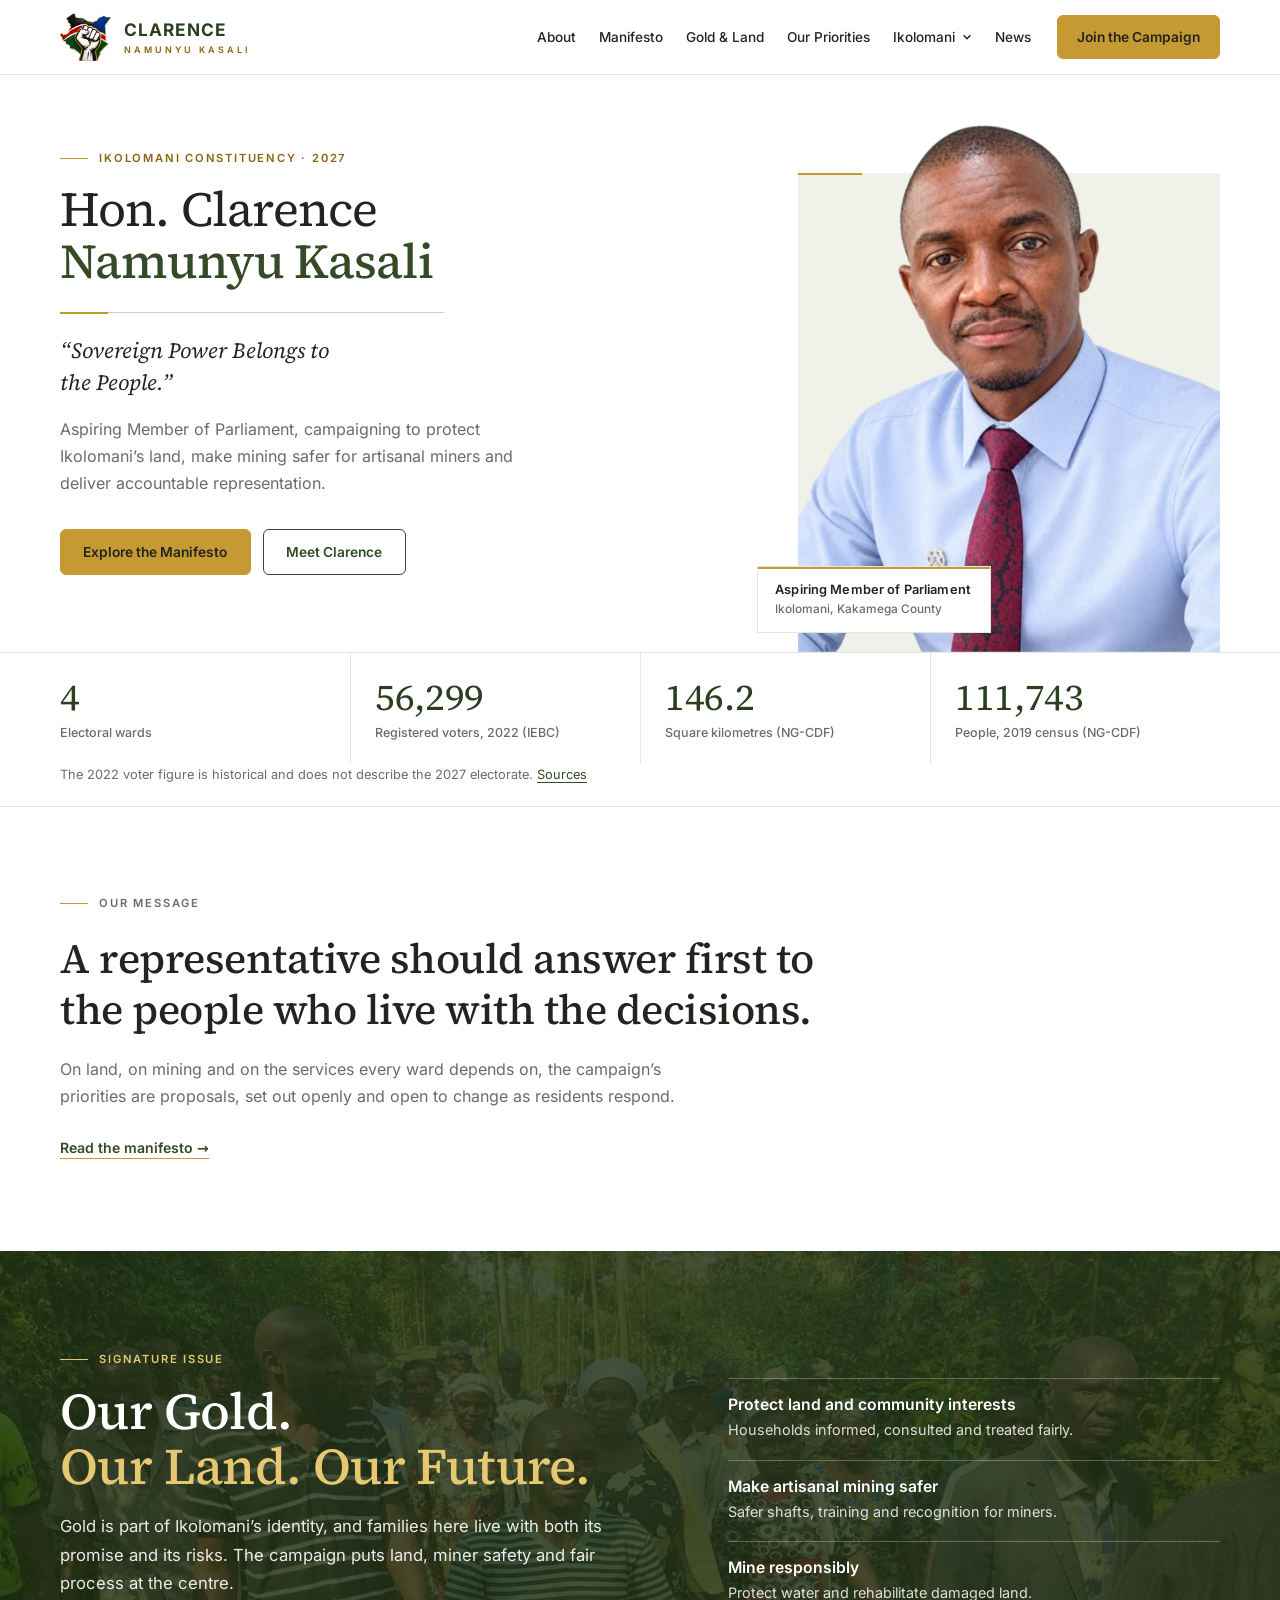
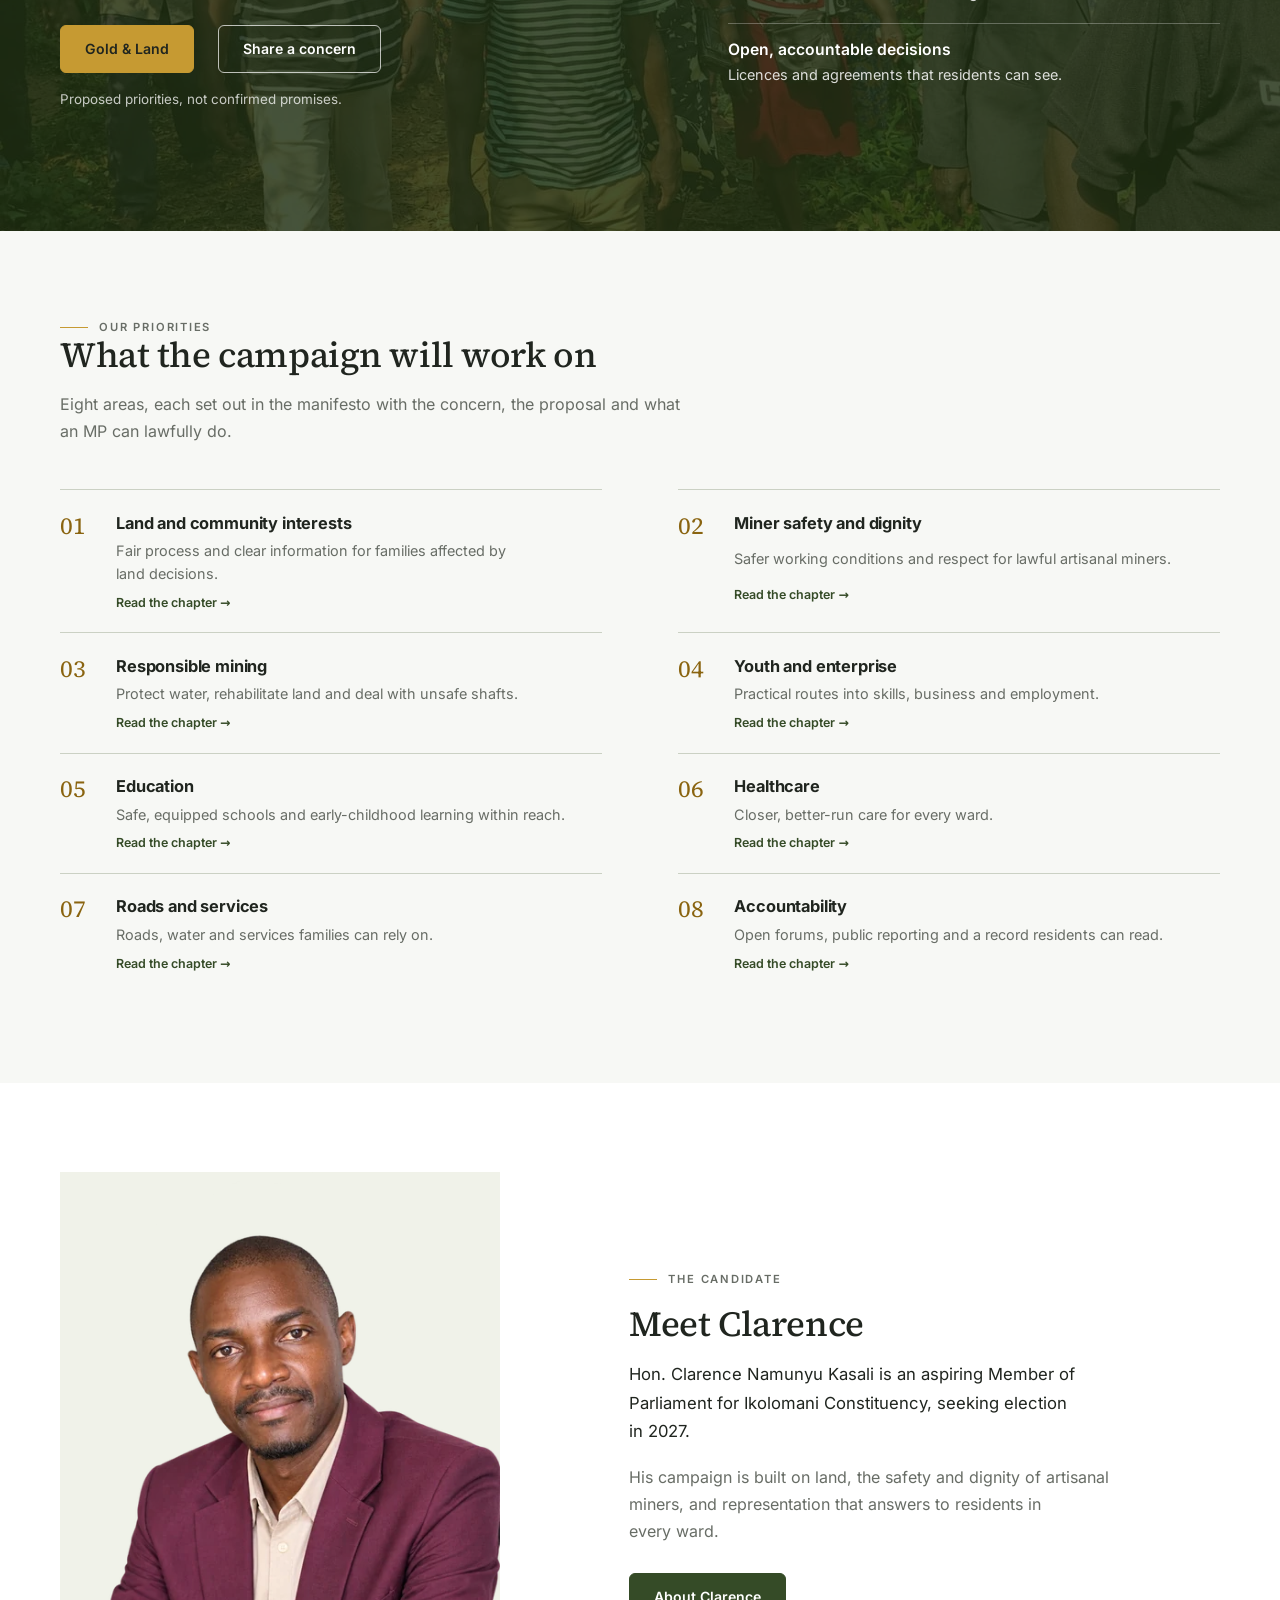
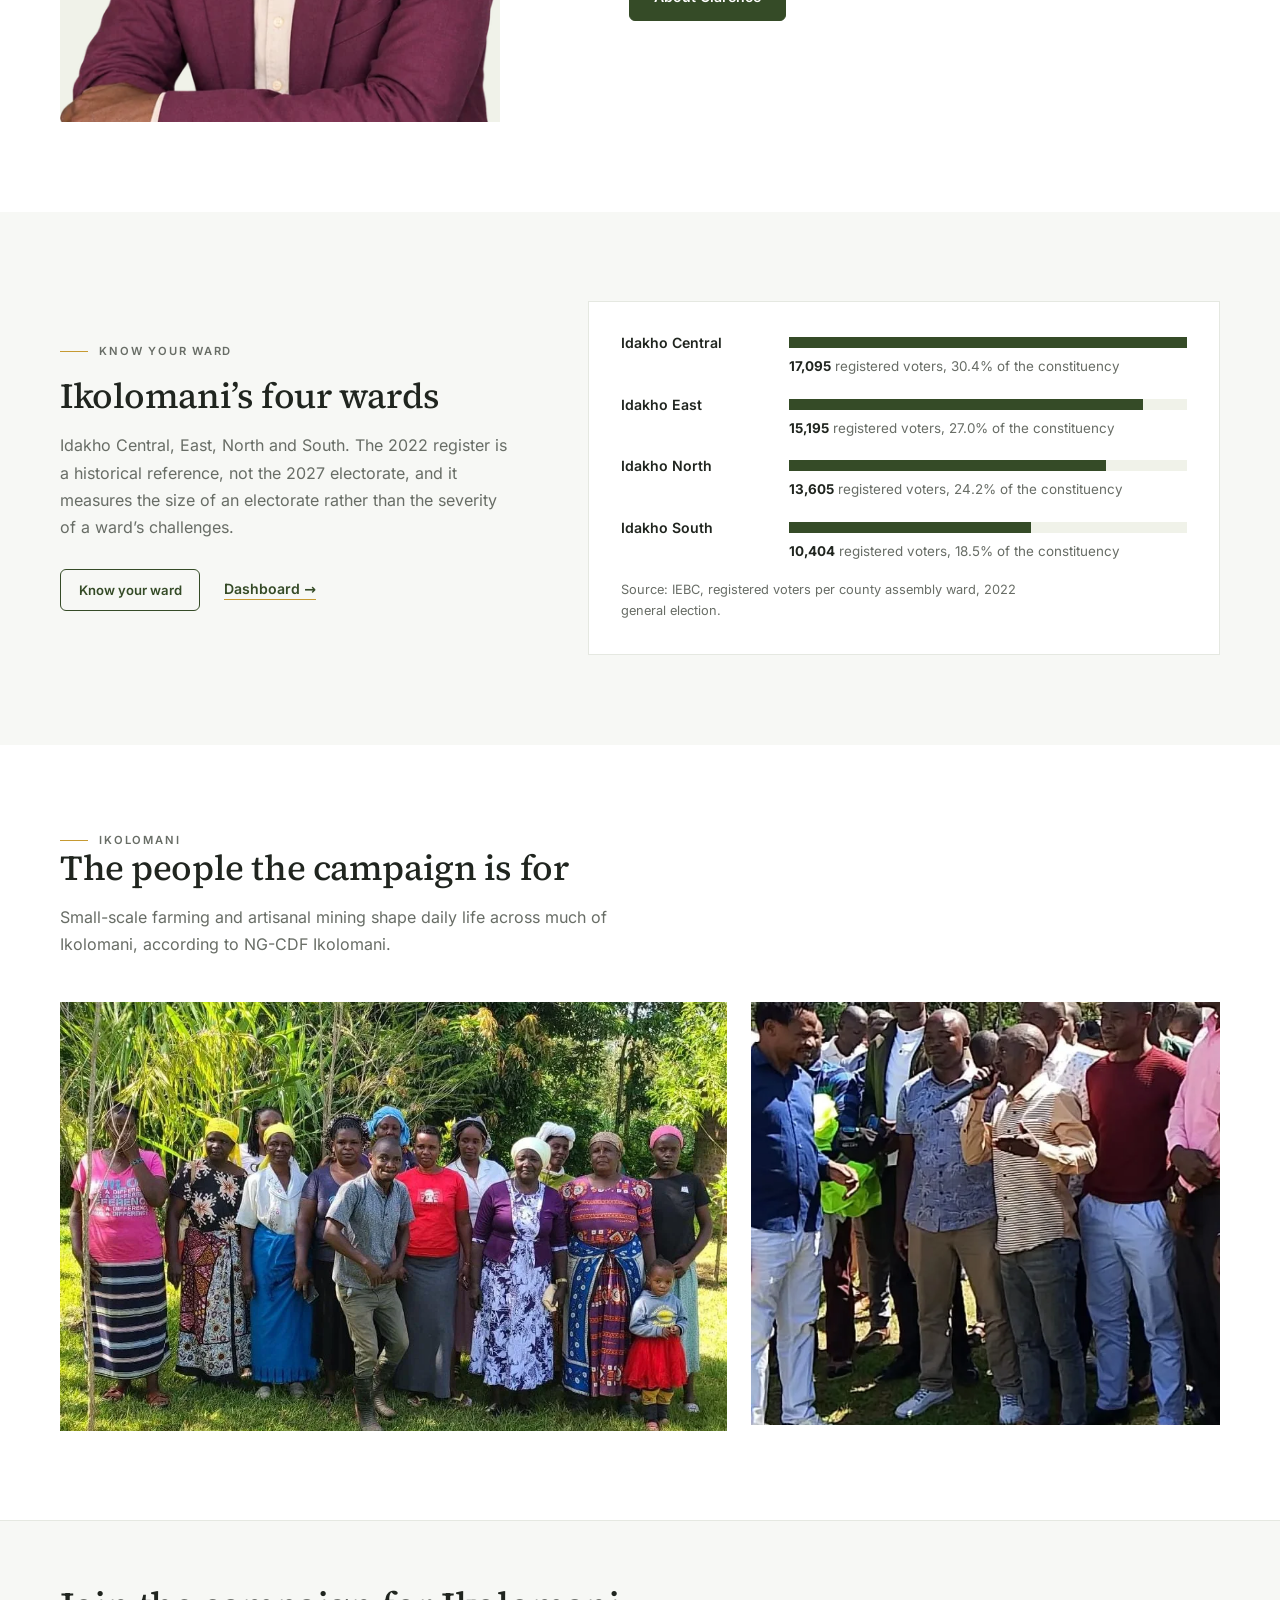
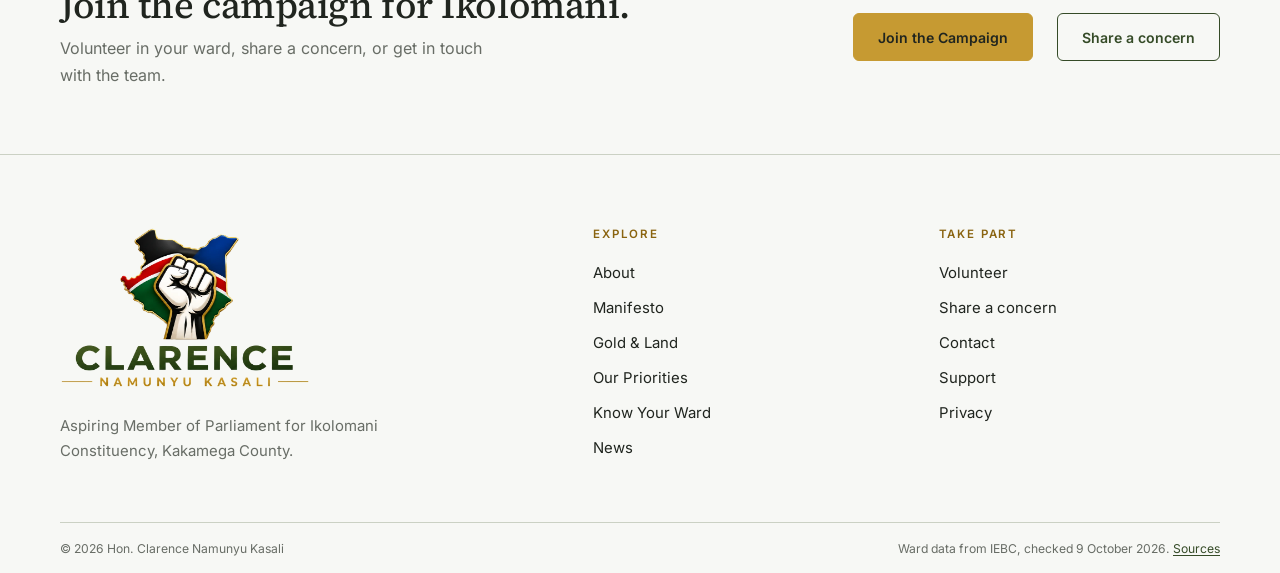
==== index.html @ 585efda6 "Add updated Clarence Kasali website" ====
<!DOCTYPE html>
<html lang="en"><head><meta charset="utf-8"><meta name="viewport" content="width=device-width, initial-scale=1">
<title>Hon. Clarence Namunyu Kasali | Aspiring MP for Ikolomani, 2027</title><meta name="description" content="Hon. Clarence Namunyu Kasali is an aspiring Member of Parliament for Ikolomani, Kakamega County. Sovereign power belongs to the people: land, mining safety and accountable representation."><link rel="canonical" href="https://CAMPAIGN-DOMAIN.example/"><meta name="robots" content="index, follow"><meta name="theme-color" content="#FFFFFF">
<meta property="og:type" content="website"><meta property="og:site_name" content="Hon. Clarence Namunyu Kasali for Ikolomani"><meta property="og:locale" content="en_KE"><meta property="og:title" content="Hon. Clarence Namunyu Kasali | Aspiring MP for Ikolomani, 2027"><meta property="og:description" content="Hon. Clarence Namunyu Kasali is an aspiring Member of Parliament for Ikolomani, Kakamega County. Sovereign power belongs to the people: land, mining safety and accountable representation."><meta property="og:url" content="https://CAMPAIGN-DOMAIN.example/"><meta property="og:image" content="https://CAMPAIGN-DOMAIN.example/img/og-image.jpg"><meta property="og:image:width" content="1200"><meta property="og:image:height" content="630"><meta property="og:image:alt" content="Hon. Clarence Namunyu Kasali, aspiring Member of Parliament for Ikolomani, 2027. Sovereign Power Belongs to the People.">
<meta name="twitter:card" content="summary_large_image"><meta name="twitter:title" content="Hon. Clarence Namunyu Kasali | Aspiring MP for Ikolomani, 2027"><meta name="twitter:description" content="Hon. Clarence Namunyu Kasali is an aspiring Member of Parliament for Ikolomani, Kakamega County. Sovereign power belongs to the people: land, mining safety and accountable representation."><meta name="twitter:image" content="https://CAMPAIGN-DOMAIN.example/img/og-image.jpg">
<link rel="icon" href="assets/images/brand/favicon.svg" type="image/svg+xml"><link rel="icon" href="favicon.ico" sizes="48x48"><link rel="icon" href="favicon-32.png" type="image/png" sizes="32x32"><link rel="icon" href="icon-192.png" type="image/png" sizes="192x192"><link rel="apple-touch-icon" href="apple-touch-icon.png"><link rel="manifest" href="site.webmanifest">
<link rel="preload" href="fonts/inter-var.woff2" as="font" type="font/woff2" crossorigin><link rel="preload" href="fonts/source-serif-4-var.woff2" as="font" type="font/woff2" crossorigin>
<link rel="stylesheet" href="https://cdnjs.cloudflare.com/ajax/libs/font-awesome/6.5.2/css/all.min.css" crossorigin="anonymous" referrerpolicy="no-referrer">
<link rel="stylesheet" href="css/main.css?v=4"><script type="application/ld+json">{"@context": "https://schema.org", "@type": "WebSite", "name": "Hon. Clarence Namunyu Kasali for Ikolomani", "url": "https://CAMPAIGN-DOMAIN.example/", "inLanguage": "en"}</script><script type="application/ld+json">{"@context": "https://schema.org", "@type": "Person", "name": "Clarence Namunyu Kasali", "honorificPrefix": "Hon.", "url": "https://CAMPAIGN-DOMAIN.example/", "image": "https://CAMPAIGN-DOMAIN.example/img/clarence-suit-800.webp", "description": "Aspiring Member of Parliament for Ikolomani Constituency, Kakamega County, Kenya (2027 general election)."}</script></head>
<body class="home"><a class="skip" href="#main">Skip to main content</a><div class="progress" aria-hidden="true"></div>
<header class="site-header"><div class="wrap hd">
<a class="brand" href="index.html" aria-label="Clarence Namunyu Kasali, Ikolomani MP campaign. Home"><img class="brand-mark" src="assets/images/brand/logo-mark-160.webp" srcset="assets/images/brand/logo-mark-160.webp 1x, assets/images/brand/logo-mark-320.webp 2x" width="160" height="151" alt="" decoding="async"><span class="brand-t"><strong>Clarence</strong><small>Namunyu Kasali</small></span></a>
<nav class="nav" id="site-nav" aria-label="Main"><ul>
<li><a href="about.html">About</a></li>
<li><a href="manifesto.html">Manifesto</a></li>
<li><a href="gold-land-mining.html">Gold &amp; Land</a></li>
<li><a href="projects.html">Our Priorities</a></li>
<li class="has-sub"><button class="sub-btn" type="button" aria-expanded="false" aria-controls="sub-ik">Ikolomani <svg viewBox="0 0 12 12" aria-hidden="true"><path d="M2 4l4 4 4-4" fill="none" stroke="currentColor" stroke-width="1.8"/></svg></button><ul class="sub" id="sub-ik"><li><a href="wards.html">Know Your Ward</a></li><li><a href="dashboard.html">Development Dashboard</a></li><li><a href="community.html">Community Engagement</a></li></ul></li>
<li><a href="updates.html">News</a></li></ul>
<a class="btn" href="volunteer.html">Join the Campaign</a></nav>
<button class="menu-btn" type="button" aria-expanded="false" aria-controls="site-nav" aria-label="Open menu"><svg class="b" viewBox="0 0 18 18" aria-hidden="true"><path d="M2 4h14M2 9h14M2 14h14" stroke="currentColor" stroke-width="2" fill="none"/></svg><svg class="x" viewBox="0 0 18 18" aria-hidden="true"><path d="M3 3l12 12M15 3L3 15" stroke="currentColor" stroke-width="2" fill="none"/></svg><span>Menu</span></button>
</div></header>
<main id="main">
<section class="hero" aria-labelledby="hero-h"><div class="wrap hero-g">
<div class="hero-copy"><p class="kicker" data-in style="--i:0">Ikolomani Constituency &middot; 2027</p>
<h1 id="hero-h" data-in style="--i:1"><span class="l1">Hon. Clarence</span> <span class="l2">Namunyu Kasali</span></h1>
<p class="slogan" data-in style="--i:2">&ldquo;Sovereign Power Belongs to the People.&rdquo;</p>
<p class="support" data-in style="--i:3">Aspiring Member of Parliament, campaigning to protect Ikolomani&rsquo;s land, make mining safer for artisanal miners and deliver accountable representation.</p>
<div class="actions" data-in style="--i:4"><a class="btn" href="manifesto.html">Explore the Manifesto</a><a class="btn btn--ghost" href="about.html">Meet Clarence</a></div></div>
<div class="hero-art"><img src="img/clarence-hero-1086.webp" srcset="img/clarence-hero-480.webp 480w, img/clarence-hero-800.webp 800w, img/clarence-hero-1086.webp 1086w" sizes="(min-width:900px) 460px, 400px" width="1086" height="1448" alt="Hon. Clarence Namunyu Kasali, aspiring Member of Parliament for Ikolomani, in a light blue shirt and patterned maroon tie" fetchpriority="high" ><p class="hero-plate"><b>Aspiring Member of Parliament</b><span>Ikolomani, Kakamega County</span></p></div></div></section>

<section class="stats" aria-label="Ikolomani at a glance"><div class="wrap"><div class="stats-card">
<div class="stat"><b data-bind="ward-count">4</b><span>Electoral wards</span></div>
<div class="stat"><b data-bind="total">56,299</b><span>Registered voters, 2022 (IEBC)</span></div>
<div class="stat"><b>146.2</b><span>Square kilometres (NG-CDF)</span></div>
<div class="stat"><b>111,743</b><span>People, 2019 census (NG-CDF)</span></div></div>
<p class="stats-note">The 2022 voter figure is historical and does not describe the 2027 electorate. <a href="dashboard.html#sources">Sources</a></p></div></section>

<section class="sec"><div class="wrap"><div class="msg"><p class="kicker">Our message</p><h2>A representative should answer first to the people who live with the decisions.</h2>
<p>On land, on mining and on the services every ward depends on, the campaign&rsquo;s priorities are proposals, set out openly and open to change as residents respond.</p><a class="link" href="manifesto.html">Read the manifesto</a></div></div></section>

<section class="feature" id="gold" aria-labelledby="gold-h"><img src="img/community-path-1280.webp" alt="" width="1280" height="759" loading="eager"><div class="wrap feature-g">
<div><p class="kicker">Signature issue</p><h2 id="gold-h">Our Gold.<span>Our Land. Our Future.</span></h2>
<p class="lead">Gold is part of Ikolomani&rsquo;s identity, and families here live with both its promise and its risks. The campaign puts land, miner safety and fair process at the centre.</p>
<div class="actions"><a class="btn" href="gold-land-mining.html">Gold &amp; Land</a><a class="btn btn--ghost" href="community.html?category=gold#form">Share a concern</a></div><p class="fine">Proposed priorities, not confirmed promises.</p></div>
<ul class="feature-list"><li><b>Protect land and community interests</b><span>Households informed, consulted and treated fairly.</span></li><li><b>Make artisanal mining safer</b><span>Safer shafts, training and recognition for miners.</span></li><li><b>Mine responsibly</b><span>Protect water and rehabilitate damaged land.</span></li><li><b>Open, accountable decisions</b><span>Licences and agreements that residents can see.</span></li></ul></div></section>

<section class="sec sec--warm" id="priorities"><div class="wrap"><div class="sec-title"><p class="kicker">Our priorities</p><h2>What the campaign will work on</h2><p>Eight areas, each set out in the manifesto with the concern, the proposal and what an MP can lawfully do.</p></div>
<div class="cards"><a class="card" href="manifesto.html#land"><span class="n">01</span><h3>Land and community interests</h3><p>Fair process and clear information for families affected by land decisions.</p><span class="go">Read the chapter</span></a><a class="card" href="manifesto.html#miners"><span class="n">02</span><h3>Miner safety and dignity</h3><p>Safer working conditions and respect for lawful artisanal miners.</p><span class="go">Read the chapter</span></a><a class="card" href="manifesto.html#environment"><span class="n">03</span><h3>Responsible mining</h3><p>Protect water, rehabilitate land and deal with unsafe shafts.</p><span class="go">Read the chapter</span></a><a class="card" href="manifesto.html#youth"><span class="n">04</span><h3>Youth and enterprise</h3><p>Practical routes into skills, business and employment.</p><span class="go">Read the chapter</span></a><a class="card" href="manifesto.html#education-healthcare"><span class="n">05</span><h3>Education</h3><p>Safe, equipped schools and early-childhood learning within reach.</p><span class="go">Read the chapter</span></a><a class="card" href="manifesto.html#education-healthcare"><span class="n">06</span><h3>Healthcare</h3><p>Closer, better-run care for every ward.</p><span class="go">Read the chapter</span></a><a class="card" href="manifesto.html#infrastructure"><span class="n">07</span><h3>Roads and services</h3><p>Roads, water and services families can rely on.</p><span class="go">Read the chapter</span></a><a class="card" href="manifesto.html#transparency"><span class="n">08</span><h3>Accountability</h3><p>Open forums, public reporting and a record residents can read.</p><span class="go">Read the chapter</span></a></div></div></section>

<section class="sec"><div class="wrap meet"><figure><img src="img/clarence-blazer-1053.webp" srcset="img/clarence-blazer-480.webp 480w, img/clarence-blazer-800.webp 800w, img/clarence-blazer-1053.webp 1053w" sizes="(min-width:900px) 440px, 90vw" width="1053" height="1493" alt="Hon. Clarence Namunyu Kasali in a maroon blazer and cream shirt, resting his arms on a table" loading="lazy" decoding="async" ></figure><div><p class="kicker">The candidate</p><h2>Meet Clarence</h2><p class="lead">Hon. Clarence Namunyu Kasali is an aspiring Member of Parliament for Ikolomani Constituency, seeking election in 2027.</p><p>His campaign is built on land, the safety and dignity of artisanal miners, and representation that answers to residents in every ward.</p><div class="actions"><a class="btn btn--green" href="about.html">About Clarence</a></div></div></div></section>

<section class="sec sec--warm" id="wards" aria-labelledby="wards-h"><div class="wrap wards-home"><div><p class="kicker">Know your ward</p><h2 id="wards-h">Ikolomani&rsquo;s four wards</h2>
<p>Idakho Central, East, North and South. The 2022 register is a historical reference, not the 2027 electorate, and it measures the size of an electorate rather than the severity of a ward&rsquo;s challenges.</p>
<div class="actions"><a class="btn btn--ghost btn--sm" href="wards.html">Know your ward</a><a class="link" href="dashboard.html">Dashboard</a></div></div>
<div class="chart-card"><ol class="bars" data-chart="wards" aria-label="Registered voters by ward, 2022"></ol>
<noscript><table class="tbl"><caption>Registered voters by ward, 2022 (IEBC)</caption><tbody><tr><th>Idakho Central</th><td>17,095</td></tr><tr><th>Idakho East</th><td>15,195</td></tr><tr><th>Idakho North</th><td>13,605</td></tr><tr><th>Idakho South</th><td>10,404</td></tr><tr><th>Total</th><td>56,299</td></tr></tbody></table></noscript>
<p class="chart-note">Source: IEBC, registered voters per county assembly ward, 2022 general election.</p></div></div></section>

<section class="sec"><div class="wrap"><div class="sec-title"><p class="kicker">Ikolomani</p><h2>The people the campaign is for</h2><p>Small-scale farming and artisanal mining shape daily life across much of Ikolomani, according to NG-CDF Ikolomani.</p></div>
<div class="photos"><figure><img src="img/community-group-1011.webp" srcset="img/community-group-640.webp 640w, img/community-group-1011.webp 1011w" sizes="(min-width:900px) 58vw, 100vw" width="1011" height="670" alt="A group of women and one man standing together in a garden among tall grasses and trees" loading="lazy" decoding="async" ></figure><figure><img src="img/community-gathering-660.webp" srcset="img/community-gathering-480.webp 480w, img/community-gathering-660.webp 660w" sizes="(min-width:900px) 40vw, 100vw" width="660" height="860" alt="Residents gathered outdoors under trees, listening to a speaker holding a microphone" loading="lazy" decoding="async" ></figure></div></div></section>

<section class="cta-band"><div class="wrap cta-g"><div><h2>Join the campaign for Ikolomani.</h2><p>Volunteer in your ward, share a concern, or get in touch with the team.</p></div>
<div class="actions"><a class="btn" href="volunteer.html">Join the Campaign</a><a class="btn btn--ghost" href="community.html#form">Share a concern</a></div></div></section>
</main>
<footer class="site-footer"><div class="wrap"><div class="ft">
<div><a class="ft-logo" href="index.html" aria-label="Clarence Namunyu Kasali, home"><img src="assets/images/brand/logo-full-900.webp" width="900" height="579" alt="Clarence Namunyu Kasali official logo: a raised fist over a map of Kenya in the national colours" loading="lazy" decoding="async"></a><p>Aspiring Member of Parliament for Ikolomani Constituency, Kakamega County.</p><div class="ft-social" data-footer-social></div></div>
<nav aria-label="Footer"><h3>Explore</h3><ul><li><a href="about.html">About</a></li><li><a href="manifesto.html">Manifesto</a></li><li><a href="gold-land-mining.html">Gold &amp; Land</a></li><li><a href="projects.html">Our Priorities</a></li><li><a href="wards.html">Know Your Ward</a></li><li><a href="updates.html">News</a></li></ul></nav>
<div><h3>Take part</h3><ul><li><a href="volunteer.html">Volunteer</a></li><li><a href="community.html">Share a concern</a></li><li><a href="contact.html">Contact</a></li><li><a href="donate.html">Support</a></li><li><a href="privacy.html">Privacy</a></li></ul><ul data-footer-contact style="margin-top:.75rem"></ul></div>
</div><div class="ft-base"><span>&copy; 2026 Hon. Clarence Namunyu Kasali</span><span>Ward data from IEBC, checked <span data-bind="verified-date">9 October 2026</span>. <a href="dashboard.html#sources">Sources</a></span></div></div></footer>
<button class="totop" type="button" aria-label="Back to top" hidden><svg viewBox="0 0 16 16" aria-hidden="true"><path d="M3 10l5-5 5 5" fill="none" stroke="currentColor" stroke-width="1.8"/></svg></button>
<script src="js/config.js" defer></script><script src="js/data.js" defer></script><script src="js/i18n.js" defer></script><script src="js/main.js" defer></script>
</body></html>
---- css/main.css ----
@font-face{font-family:"Inter";font-weight:100 900;font-style:normal;font-display:swap;src:url(../fonts/inter-var.woff2) format("woff2")}
@font-face{font-family:"Source Serif 4";font-weight:200 900;font-style:normal;font-display:swap;src:url(../fonts/source-serif-4-var.woff2) format("woff2")}
@font-face{font-family:"Source Serif 4";font-weight:200 900;font-style:italic;font-display:swap;src:url(../fonts/source-serif-4-italic-var.woff2) format("woff2")}
/* Hon. Clarence Namunyu Kasali, Ikolomani 2027.
   Editorial, white-dominant system sampled from the official logo: deep olive (wordmark), antique gold (outline and
   NAMUNYU KASALI), charcoal text. Source Serif 4 (headlines) + Inter (UI and body), both self-hosted. */
:root{--green:#354B27;--forest:#2B3E20;--deep:#22331A;--gold:#C69A32;--gold-ink:#8A6410;--ink:#20251F;--ink-2:#686D66;--white:#fff;--warm:#F7F8F5;--tint:#F0F2E9;--panel:#EEF0EA;--line:#E5E8E1;--line-dk:#CBD1C4;
--head:"Inter",system-ui,-apple-system,"Segoe UI",Roboto,Arial,sans-serif;--body:var(--head);--serif:"Source Serif 4",Georgia,"Times New Roman",serif;
--wrap:1160px;--gutter:clamp(1.25rem,4vw,3rem);--sec:clamp(3.5rem,7vw,6rem);--prose:62ch;--r:6px;--shadow:0 12px 28px -20px rgba(32,40,32,.45)}
*,*::before,*::after{box-sizing:border-box}
html{-webkit-text-size-adjust:100%;scroll-behavior:smooth;scroll-padding-top:90px}
body{margin:0;font:400 1rem/1.7 var(--body);color:var(--ink);background:var(--white)}
img{display:block;max-width:100%;height:auto}
figure{margin:0}
a{color:var(--green);text-underline-offset:.2em}
::selection{background:#E9D9A6;color:var(--ink)}
:focus-visible{outline:3px solid #0B57D0;outline-offset:3px}
.feature :focus-visible{outline-color:#F0D58A}
.vh{position:absolute!important;width:1px;height:1px;margin:-1px;overflow:hidden;clip:rect(0 0 0 0);white-space:nowrap;border:0}
.skip{position:absolute;left:-999px;top:0;background:var(--ink);color:#fff;padding:.7rem 1rem;z-index:300}.skip:focus{left:0}
.wrap{max-width:calc(var(--wrap) + 2*var(--gutter));margin-inline:auto;padding-inline:var(--gutter)}

/* type */
h1,h2,h3,h4{font-family:var(--head);color:var(--ink);font-weight:700;line-height:1.2;letter-spacing:-.01em;margin:0 0 1rem;text-wrap:balance}
h1,h2{font-family:var(--serif);font-weight:500;letter-spacing:-.012em;line-height:1.14}
h1{font-size:clamp(2rem,3.9vw,3rem)}
h2{font-size:clamp(1.55rem,2.8vw,2.2rem)}
h3{font-size:1.02rem;line-height:1.35}
h4{font-size:.92rem}
p{margin:0 0 1.15rem;text-wrap:pretty}
ul,ol{margin:0;padding:0}
.lead{font-size:clamp(1.02rem,1.3vw,1.14rem);line-height:1.7;color:var(--ink-2);max-width:var(--prose)}
.fine{font-size:.84rem;line-height:1.6;color:var(--ink-2);max-width:68ch}
.kicker{display:flex;align-items:center;gap:.7rem;font:600 .7rem/1.2 var(--head);text-transform:uppercase;letter-spacing:.16em;color:var(--gold-ink);margin:0 0 1.1rem}
.kicker::before{content:"";width:1.75rem;height:1px;background:var(--gold);flex:none}
.sec-title{max-width:44rem;margin:0 0 clamp(1.75rem,3.5vw,2.75rem)}
.sec-title p{color:var(--ink-2);margin:0;max-width:var(--prose)}

/* buttons + links */
.btn{display:inline-flex;align-items:center;justify-content:center;gap:.55rem;min-height:48px;padding:.75rem 1.5rem;font:600 .88rem/1.1 var(--head);text-decoration:none;border:1.5px solid var(--gold);background:var(--gold);color:var(--ink);border-radius:var(--r);cursor:pointer;transition:background .15s,border-color .15s,color .15s}
.btn:hover{background:#B8861B;border-color:#B8861B}
.btn--ghost{background:transparent;border-color:var(--green);color:var(--green)}.btn--ghost:hover{background:var(--green);border-color:var(--green);color:#fff}
.btn--green{background:var(--green);border-color:var(--green);color:#fff}.btn--green:hover{background:var(--forest);border-color:var(--forest);color:#fff}
.feature .btn--ghost{border-color:rgba(255,255,255,.7);color:#fff}.feature .btn--ghost:hover{background:#fff;border-color:#fff;color:var(--forest)}
.btn--sm{min-height:42px;padding:.5rem 1.1rem;font-size:.82rem}
.btn[disabled]{opacity:.6;cursor:not-allowed}
.link{font:600 .88rem var(--head);color:var(--green);text-decoration:none;border-bottom:1px solid var(--gold);padding-bottom:2px}
.link::after{content:" \2192"}.link:hover{color:var(--forest);border-bottom-color:var(--forest)}
.actions{display:flex;flex-wrap:wrap;align-items:center;gap:1rem 1.5rem;margin-top:1.75rem}
.note{border-left:3px solid var(--gold);background:var(--warm);padding:.85rem 1.1rem;color:var(--ink-2);font-size:.92rem;max-width:var(--prose)}

/* header */
.site-header{position:sticky;top:0;z-index:60;background:#fff;border-bottom:1px solid var(--line)}
.hd{display:flex;align-items:center;justify-content:space-between;gap:1.5rem;min-height:74px}
.brand{display:flex;align-items:center;gap:.8rem;color:var(--ink);text-decoration:none;flex:none}
.brand-mark{width:auto;height:48px;flex:none}
.brand-t{display:flex;flex-direction:column;line-height:1.15}
.brand-t strong{font:700 1.08rem var(--head);letter-spacing:.07em;text-transform:uppercase;color:var(--forest)}
.brand-t small{font:600 .56rem var(--head);color:var(--gold-ink);letter-spacing:.34em;text-transform:uppercase;margin-top:.2rem}
.nav{display:flex;align-items:center;gap:1.6rem}
.nav>ul{list-style:none;display:flex;align-items:center;gap:1.45rem}
.nav a,.nav .sub-btn{font:500 .85rem var(--head);color:var(--ink);text-decoration:none;background:none;border:0;padding:.55rem 0;cursor:pointer;position:relative;display:inline-flex;align-items:center;gap:.4rem}
.nav>ul>li>a::after,.nav .sub-btn::after{content:"";position:absolute;left:0;right:0;bottom:.1rem;height:2px;background:var(--green);transform:scaleX(0);transform-origin:left;transition:transform .2s}
.nav>ul>li>a:hover::after,.nav a[aria-current=page]::after,.nav .sub-btn:hover::after,.nav .sub-btn.cur::after{transform:scaleX(1)}
.sub-btn svg{width:10px;height:10px;transition:transform .2s}.sub-btn[aria-expanded=true] svg{transform:rotate(180deg)}
.has-sub{position:relative}
.sub{list-style:none;position:absolute;top:100%;left:-1rem;min-width:16rem;background:#fff;border-radius:var(--r);box-shadow:0 18px 36px -20px rgba(32,40,32,.45),0 0 0 1px var(--line);padding:.4rem;visibility:hidden;opacity:0;transform:translateY(6px);transition:opacity .15s,transform .15s,visibility 0s .15s}
.has-sub.open>.sub,.has-sub:hover>.sub,.has-sub:focus-within>.sub{visibility:visible;opacity:1;transform:none;transition:opacity .15s,transform .15s}
.sub a{display:block;padding:.7rem .9rem;font-weight:600;font-size:.9rem;border-radius:4px}.sub a:hover{background:var(--warm)}
.sub a[aria-current=page]{color:var(--green);background:var(--warm)}
.nav a.btn{padding:.65rem 1.2rem;min-height:44px;font-size:.86rem;color:var(--ink);background:var(--gold);border:1.5px solid var(--gold);display:inline-flex;justify-content:center;width:auto;border-radius:var(--r);font-weight:600}
.nav a.btn:hover{background:#B8861B;border-color:#B8861B}
.menu-btn svg{width:18px;height:18px}.menu-btn .x,.menu-btn[aria-expanded=true] .b{display:none}.menu-btn[aria-expanded=true] .x{display:block}
.menu-btn{display:none;align-items:center;gap:.55rem;height:44px;padding:0 1rem;background:#fff;border:1.5px solid var(--ink);border-radius:var(--r);font:600 .8rem var(--head);color:var(--ink);cursor:pointer}
@media (max-width:999.98px){
  .menu-btn{display:inline-flex;position:relative;z-index:2;flex:none}
  .brand{position:relative;z-index:2;flex:1 1 auto;min-width:0}
  .nav{position:fixed;inset:0;z-index:1;flex-direction:column;align-items:stretch;gap:1.5rem;background:#fff;padding:96px var(--gutter) 2rem;overflow:auto;visibility:hidden;opacity:0;transition:opacity .2s,visibility 0s .2s}
  .nav.open{visibility:visible;opacity:1;transition:opacity .2s}
  .nav>ul{flex-direction:column;align-items:stretch;gap:0}
  .nav a,.nav .sub-btn{font-size:1.15rem;padding:.9rem 0;border-bottom:1px solid var(--line);width:100%;justify-content:space-between}
  .nav>ul>li>a::after,.nav .sub-btn::after{display:none}
  .sub{position:static;visibility:visible;opacity:1;transform:none;box-shadow:none;padding:0 0 .5rem 1rem;min-width:0;display:none;border-radius:0}
  .has-sub.open>.sub{display:block}.has-sub:hover>.sub,.has-sub:focus-within>.sub{display:none}.has-sub.open:hover>.sub,.has-sub.open:focus-within>.sub{display:block}
  .sub a{font-size:1.05rem;border-bottom:1px solid var(--line);border-radius:0}
  .nav a.btn{align-self:flex-start;font-size:1rem;margin-top:.5rem;padding:.8rem 1.5rem}
  body.menu-open{overflow:hidden}
}
@media (max-width:1099.98px) and (min-width:1000px){.nav{gap:.9rem}.nav>ul{gap:.9rem}.nav a,.nav .sub-btn{font-size:.8rem}.nav a.btn{padding:.6rem .9rem}.brand-t strong{font-size:.98rem}.brand{gap:.6rem}}
@media (max-width:420px){.brand-mark{height:40px}.brand{gap:.6rem}.brand-t strong{font-size:.9rem;letter-spacing:.05em}.brand-t small{font-size:.5rem;letter-spacing:.26em}.hd{gap:.75rem}.menu-btn{padding:0 .8rem}}

/* hero: asymmetric editorial composition. The portrait is a transparent cutout standing on a pale-sage panel that
   bleeds to the viewport edge; the head rises slightly above the panel. */
.hero{background:#fff;border-bottom:1px solid var(--line);overflow:hidden}
.hero-g{display:grid;grid-template-columns:minmax(0,11fr) minmax(0,10fr);gap:clamp(1.5rem,4vw,4rem);align-items:end}
.hero-copy{align-self:center;padding-block:clamp(2.75rem,6vw,5rem)}
.hero h1{font-size:clamp(2.1rem,3.8vw,3.4rem);line-height:1.07;font-weight:500;margin:0 0 1.6rem;letter-spacing:-.018em;text-wrap:initial}
.hero h1 span{display:block}.hero h1 .l1{color:var(--ink);font-weight:400}.hero h1 .l2{color:var(--green)}
.hero .slogan{font:italic 400 clamp(1.15rem,1.7vw,1.38rem)/1.45 var(--serif);color:var(--ink);margin:0 0 1.1rem;max-width:32ch;padding-top:1.35rem;border-top:1px solid var(--line-dk);position:relative}
.hero .slogan::before{content:"";position:absolute;top:-1px;left:0;width:3rem;height:2px;background:var(--gold)}
.hero .support{color:var(--ink-2);max-width:46ch;margin:0 0 2rem;font-size:1rem;line-height:1.7}
.hero .actions{display:flex;flex-wrap:wrap;gap:.75rem}
.hero .btn{min-height:46px;padding:.7rem 1.4rem;font-size:.86rem}
.hero .btn--ghost{background:#fff;border-width:1px}.hero .btn--ghost:hover{background:var(--green);color:#fff}
.hero-art{position:relative;height:clamp(440px,44vw,610px);aspect-ratio:1086/1448;justify-self:end}
.hero-art::before{content:"";position:absolute;top:15%;bottom:0;left:0;right:0;background:var(--tint)}
.hero-art::after{content:"";position:absolute;top:15%;left:0;width:4rem;height:2px;background:var(--gold)}
.hero-art img{position:absolute;inset:0;width:100%;height:100%}
.hero-plate{position:absolute;z-index:2;left:-2.5rem;bottom:1.25rem;margin:0;background:#fff;border-top:2px solid var(--gold);padding:.85rem 1.2rem .9rem 1.1rem;box-shadow:0 0 0 1px var(--line)}
.hero-plate b{display:block;font:600 .8rem/1.3 var(--head);color:var(--ink);letter-spacing:.01em}
.hero-plate span{display:block;margin-top:.15rem;font:500 .74rem/1.4 var(--head);color:var(--ink-2)}
@keyframes rise{from{opacity:0;transform:translateY(14px)}to{opacity:1;transform:none}}
@keyframes fade{from{opacity:0}to{opacity:1}}
.hero [data-in]{animation:rise .7s cubic-bezier(.22,.61,.36,1) both;animation-delay:calc(80ms + var(--i,0)*90ms)}
.hero-art::before{animation:fade .8s ease both;animation-delay:.1s}
.hero-art img{animation:rise .9s cubic-bezier(.22,.61,.36,1) both;animation-delay:.3s}
.hero-plate{animation:rise .7s cubic-bezier(.22,.61,.36,1) both;animation-delay:.75s}
/* scroll reveal: classes are added by js/main.js only, so the page is fully visible without JS */
.js-rv{opacity:0;transform:translateY(12px);transition:opacity .5s ease,transform .5s cubic-bezier(.22,.61,.36,1)}
.js-rv.in{opacity:1;transform:none}
.stats{background:#fff;border-bottom:1px solid var(--line)}
.stats-card{display:grid;grid-template-columns:repeat(4,1fr)}
.stat{padding:1.6rem 1.5rem 1.4rem;border-left:1px solid var(--line)}.stat:first-child{border:0;padding-left:0}
.stat b{display:block;font:400 clamp(1.7rem,2.9vw,2.4rem)/1 var(--serif);color:var(--forest);letter-spacing:-.01em}
.stat span{display:block;margin-top:.5rem;font:500 .78rem/1.45 var(--head);color:var(--ink-2)}
.stats-note{margin:0;padding:0 0 1.25rem;font-size:.8rem;color:var(--ink-2);max-width:none}
@media (max-width:899.98px){
  .hero-art{height:clamp(400px,50vw,440px)}.hero-plate{left:-1rem;bottom:1rem;padding:.65rem .9rem}
  .stats-card{grid-template-columns:1fr 1fr}.stat{border-left:0;border-top:1px solid var(--line);padding-left:0}.stat:nth-child(-n+2){border-top:0}.stat:nth-child(2n){border-left:1px solid var(--line);padding-left:1.25rem}
}

@media (max-width:699.98px){
  .hero-g{grid-template-columns:1fr;gap:0}.hero-copy{padding-block:2.25rem 2rem}
  .hero-art{height:auto;width:min(100%,25rem);justify-self:start}
  .hero-plate{left:0}
}

/* home sections */
.sec{padding-block:var(--sec)}.sec--warm{background:var(--warm)}.sec--tight{padding-block:clamp(2rem,4vw,3.5rem)}
.msg{max-width:50rem}
.msg h2{font-size:clamp(1.7rem,3.4vw,2.6rem);line-height:1.22;margin-bottom:1.25rem}
.msg p{color:var(--ink-2);margin:0 0 1.5rem;max-width:var(--prose)}
.cards{display:grid;grid-template-columns:repeat(2,minmax(0,1fr));column-gap:clamp(2rem,6vw,5rem)}
.card{display:grid;grid-template-columns:3rem minmax(0,1fr);column-gap:.5rem;padding:1.35rem 0 1.4rem;border-top:1px solid var(--line-dk);text-decoration:none;color:var(--ink)}
.card .n{grid-row:1/4;font:400 1.5rem/1.2 var(--serif);color:var(--gold-ink)}
.card h3{margin:0 0 .35rem;font-size:1.02rem}
.card p{color:var(--ink-2);font-size:.9rem;line-height:1.6;margin:0 0 .6rem}
.card .go{font:600 .78rem var(--head);color:var(--green)}.card .go::after{content:" \2192"}
.card:hover h3{color:var(--green);text-decoration:underline;text-decoration-color:var(--gold);text-underline-offset:.25em}
.feature{position:relative;color:#fff;background:var(--deep);overflow:hidden;isolation:isolate}
.feature>img{position:absolute;inset:0;width:100%;height:100%;object-fit:cover;object-position:50% 45%;z-index:-2}
.feature::before{content:"";position:absolute;inset:0;background:rgba(30,46,16,.82);z-index:-1}
.feature-g{display:grid;grid-template-columns:minmax(0,6fr) minmax(0,5fr);gap:clamp(2rem,6vw,5rem);align-items:center;padding-block:clamp(4rem,8vw,6.5rem)}
.feature .kicker{color:#E6C873}.feature .kicker::before{background:#E6C873}
.feature h2{color:#fff;font-size:clamp(2rem,4vw,3.2rem);line-height:1.08;margin-bottom:1.1rem}
.feature h2 span{display:block;color:#E6C873}
.feature .lead{color:rgba(255,255,255,.9)}
.feature-list{list-style:none}
.feature-list li{border-top:1px solid rgba(255,255,255,.28);padding:1rem 0}
.feature-list b{display:block;font:600 .98rem var(--head);color:#fff;margin-bottom:.15rem}
.feature-list span{font-size:.9rem;color:rgba(255,255,255,.84)}
.feature .fine{color:rgba(255,255,255,.75);margin-top:1rem}
.meet{display:grid;grid-template-columns:minmax(0,5fr) minmax(0,6fr);gap:clamp(2rem,6vw,6rem);align-items:center}
.meet figure{background:var(--tint);aspect-ratio:4/5;max-width:440px;width:100%;overflow:hidden;position:relative}
.meet figure img{position:absolute;inset:auto 0 0 0;width:100%;height:100%;object-fit:cover;object-position:50% 0}
.meet h2{margin-bottom:1rem}.meet p{color:var(--ink-2);max-width:50ch}.meet .lead{color:var(--ink)}
.wards-home{display:grid;grid-template-columns:minmax(0,5fr) minmax(0,7fr);gap:clamp(2rem,6vw,5rem);align-items:center}
.wards-home p{color:var(--ink-2)}
.chart-card{background:#fff;padding:clamp(1.25rem,3vw,2rem);border:1px solid var(--line)}
.photos{display:grid;grid-template-columns:repeat(12,minmax(0,1fr));gap:clamp(1rem,2vw,1.5rem);align-items:start}
.photos figure:first-child{grid-column:1/8}.photos figure:nth-child(2){grid-column:8/13}
.photos img{width:100%;object-fit:cover;background:var(--panel)}
.photos figure:first-child img{aspect-ratio:14/9}.photos figure:nth-child(2) img{aspect-ratio:10/9;object-position:50% 40%}
.cta-band{background:var(--warm);border-top:1px solid var(--line);color:var(--ink)}
.cta-g{display:grid;grid-template-columns:minmax(0,7fr) minmax(0,5fr);gap:clamp(1.5rem,5vw,4rem);align-items:center;padding-block:clamp(2.5rem,5vw,4rem)}
.cta-band h2{font-size:clamp(1.6rem,3vw,2.3rem);margin:0 0 .5rem}
.cta-band p{margin:0;max-width:44ch;color:var(--ink-2)}
.cta-band .actions{margin:0;justify-content:flex-end}
@media (max-width:999.98px){.cards{grid-template-columns:1fr}}
@media (max-width:899.98px){.feature-g,.meet,.wards-home,.cta-g{grid-template-columns:1fr}.cta-band .actions{justify-content:flex-start}.photos{display:block}.photos figure+figure{margin-top:1rem}.photos figure:first-child img,.photos figure:nth-child(2) img{aspect-ratio:4/3}}

/* interior header */
.phead{background:#fff;border-bottom:1px solid var(--line);overflow:hidden}
.phead-g{display:grid;grid-template-columns:minmax(0,1fr);gap:2rem;align-items:end;padding-block:clamp(2.25rem,4.5vw,3.75rem)}
.phead--split .phead-g{grid-template-columns:minmax(0,8fr) minmax(0,4fr);padding-bottom:0}
.phead h1{margin:.6rem 0 .9rem;max-width:20ch}
.phead .lead{margin:0;max-width:56ch}
.phead--split .copy{padding-bottom:clamp(2.25rem,4.5vw,3.75rem);align-self:center}
.phead-fig{position:relative;height:320px;justify-self:end;width:100%;max-width:340px}
.phead-fig::before{content:"";position:absolute;left:8%;right:0;bottom:0;top:22%;background:var(--tint)}
.phead-fig img{position:absolute;left:50%;transform:translateX(-50%);bottom:0;height:100%;width:auto;max-width:none}
.crumbs{font:500 .78rem var(--head);color:var(--ink-2);margin:0}.crumbs a{color:var(--green)}
@media (max-width:899.98px){.phead--split .phead-g{grid-template-columns:1fr}.phead-fig{height:260px;max-width:300px;justify-self:start}.phead--split .copy{padding-bottom:0}}

/* about */
.about-intro{display:grid;grid-template-columns:minmax(0,6fr) minmax(0,5fr);gap:clamp(2rem,6vw,6rem);align-items:start}
.about-intro .big{font:400 clamp(1.45rem,2.5vw,2rem)/1.35 var(--serif);margin:0;color:var(--forest)}
.about-intro p{color:var(--ink-2)}
.about-bio{display:grid;grid-template-columns:minmax(0,4fr) minmax(0,7fr);gap:clamp(2rem,6vw,5rem);align-items:center}
.about-bio figure{overflow:hidden}
.about-bio figure img{width:100%;aspect-ratio:1/1;object-fit:cover;object-position:50% 12%}
.about-bio p{color:var(--ink-2)}
.values{list-style:none}
.values li{display:grid;grid-template-columns:minmax(9rem,13rem) minmax(0,1fr);gap:.25rem 1.5rem;padding:1.15rem 0;border-top:1px solid var(--line-dk)}
.values b{font:600 .98rem var(--head);color:var(--forest)}.values span{color:var(--ink-2)}
.values-head{display:grid;grid-template-columns:minmax(0,4fr) minmax(0,8fr);gap:clamp(2rem,6vw,5rem);align-items:start}
@media (max-width:899.98px){.about-intro,.about-bio,.values-head{grid-template-columns:1fr}.values li{grid-template-columns:1fr}.about-bio figure{max-width:340px}}

/* content blocks */
.split{display:grid;grid-template-columns:minmax(0,4fr) minmax(0,8fr);gap:clamp(2rem,6vw,5rem);align-items:start}
.split>div:first-child h2{margin-bottom:.8rem}
.banner-img img{width:100%;aspect-ratio:21/8;object-fit:cover;object-position:50% 55%}
.clist{list-style:none;counter-reset:c}
.clist li{counter-increment:c;display:grid;grid-template-columns:2.4rem 1fr;gap:.5rem 1rem;padding:1rem 0;border-top:1px solid var(--line-dk)}
.clist li::before{content:counter(c);font:400 1.25rem/1.3 var(--serif);color:var(--gold-ink)}
.clist b{font-family:var(--head);font-weight:600}.clist span{display:block;color:var(--ink-2);font-size:.93rem}
.issues{border-bottom:1px solid var(--line-dk)}
.issue{display:grid;grid-template-columns:3rem minmax(0,1fr) minmax(0,1.3fr) 1.5rem;gap:1.25rem;padding:1.3rem .25rem;border-top:1px solid var(--line-dk);align-items:center;text-decoration:none;color:inherit;transition:background .15s}
.issue:hover{background:var(--warm)}
.issue .n{font:400 1.5rem var(--serif);color:var(--gold-ink)}.issue h3{margin:0;font-size:1.08rem}.issue p{margin:0;color:var(--ink-2);font-size:.93rem;line-height:1.55}
.issue::after{content:"\2192";color:var(--green);font-family:var(--head);justify-self:end;font-weight:600}
@media (max-width:799.98px){.issue{grid-template-columns:2.4rem 1fr 1.5rem;gap:.2rem 1rem}.issue p{grid-column:2}.issue::after{grid-column:3;grid-row:1}}
.tl{list-style:none;border-left:1px solid var(--line-dk);margin-left:.4rem}
.tl li{position:relative;padding:0 0 1.75rem 1.75rem}.tl li::before{content:"";position:absolute;left:-6px;top:.45rem;width:11px;height:11px;background:var(--gold);border-radius:50%}
.tl time{font:600 .74rem var(--head);color:var(--forest);letter-spacing:.1em;text-transform:uppercase;display:block}.tl p{margin:.25rem 0 .35rem;max-width:62ch}
.srcs{font-size:.8rem;color:var(--ink-2);margin:.2rem 0 0;max-width:62ch}.srcs a{color:var(--ink-2)}

/* pills, tables, charts */
.pill{display:inline-block;font:600 .66rem/1.4 var(--head);letter-spacing:.04em;padding:.15rem .55rem;border-radius:3px;background:#fff;border:1px solid var(--line-dk);color:var(--ink)}
.pill--ok{background:#EEF3E6;border-color:#C5D3B2;color:#2E4818}.pill--rep{background:#FBF4DC;border-color:#E3CE86;color:#5F4708}.pill--wait{background:#F2F3F0;border-color:#CBD2CA}.pill--res{border-color:var(--forest);color:var(--forest)}
.tbl-wrap{overflow-x:auto;border:1px solid var(--line);background:#fff}
table.tbl{width:100%;border-collapse:collapse;font-size:.9rem;min-width:36rem}
.tbl caption{text-align:left;font:600 .92rem var(--head);padding:1rem 1.1rem;border-bottom:1px solid var(--line)}
.tbl th,.tbl td{padding:.8rem 1.1rem;text-align:left;vertical-align:top;border-bottom:1px solid var(--line)}
.tbl thead th{background:var(--warm);font:600 .7rem var(--head);text-transform:uppercase;letter-spacing:.09em;color:var(--ink-2)}
.tbl tbody th{font-family:var(--head);font-weight:600}.tbl .num{text-align:right;font-variant-numeric:tabular-nums}
.tbl tfoot th,.tbl tfoot td{font-weight:700;background:var(--warm)}
.tbl tr:last-child td,.tbl tr:last-child th{border-bottom:0}
.tbl ul{list-style:disc;padding-left:1.1rem}.tbl li{margin:0 0 .15rem}
.check{display:flex;gap:.6rem;align-items:flex-start;margin-top:1rem;font-size:.92rem;max-width:70ch}.check i{color:var(--forest);margin-top:.3rem}.check.bad i{color:#B3261E}
.bars{list-style:none;display:grid;gap:1.1rem}
.bars li{display:grid;grid-template-columns:minmax(7.5rem,9.5rem) 1fr;gap:.25rem 1rem;align-items:center}
.bars .nm{font:600 .88rem var(--head)}.bars .nm a{color:inherit;text-decoration:none}.bars .nm a:hover{color:var(--green)}
.bars .tr{height:.7rem;background:var(--tint);display:block;overflow:hidden}
.bars .fl{display:block;height:100%;background:var(--green);width:var(--w)}
.bars .vl{grid-column:2;font-size:.84rem;color:var(--ink-2)}.bars .vl b{color:var(--ink);font-family:var(--head)}
@media (max-width:599.98px){.bars li{grid-template-columns:1fr}.bars .vl{grid-column:1}}
.seg{display:flex;height:.6rem;width:100%;gap:3px;overflow:hidden}.seg span{display:block;background:#D5DCCF;width:var(--w)}.seg span.me{background:var(--green)}
.chart-note{font-size:.8rem;color:var(--ink-2);margin:1rem 0 0;max-width:62ch}
.share{display:flex;flex-wrap:wrap;gap:.5rem;align-items:center}.share .lbl{font:600 .8rem var(--head);margin-right:.3rem}
.share a,.share button{display:inline-flex;align-items:center;gap:.5rem;min-height:40px;padding:.35rem .9rem;border:1.5px solid var(--green);background:#fff;color:var(--green);font:600 .78rem var(--head);text-decoration:none;border-radius:var(--r);cursor:pointer}
.share a:hover,.share button:hover{background:var(--green);color:#fff}
.empty{background:var(--warm);padding:2rem;max-width:var(--prose);border:1px solid var(--line)}.empty h2{font-size:1.3rem}.empty p{color:var(--ink-2)}
.feed-list{list-style:none}.feed-list li{padding:1.2rem 0;border-top:1px solid var(--line-dk)}.feed-list time{font:600 .74rem var(--head);color:var(--forest)}.feed-list h4{font-size:1.08rem;margin:.15rem 0 .3rem}.feed-list p{color:var(--ink-2);margin:0 0 .4rem}

/* wards */
.wfilter{display:flex;flex-wrap:wrap;gap:.5rem;margin:1.5rem 0 1rem}
.wfilter button{font:600 .82rem var(--head);padding:.55rem 1.1rem;border:1.5px solid var(--green);background:#fff;color:var(--green);border-radius:var(--r);cursor:pointer;min-height:42px}
.wfilter button[aria-pressed=true]{background:var(--green);color:#fff}
.ward{padding:clamp(1.5rem,3vw,2.25rem);margin-top:1.25rem;background:#fff;border:1px solid var(--line)}.ward[hidden]{display:none}
.ward-top{display:grid;grid-template-columns:minmax(0,4fr) minmax(0,8fr);gap:1rem clamp(2rem,6vw,5rem);align-items:end}
.ward h2{font-size:clamp(1.5rem,2.6vw,2rem);margin:0}
.ward .vote{font:400 clamp(1.8rem,3vw,2.4rem)/1 var(--serif);color:var(--forest);margin:0 0 .8rem}
.ward .vote small{display:block;font:500 .88rem/1.5 var(--head);color:var(--ink-2);letter-spacing:0;margin-top:.4rem}
.ward-body{display:grid;grid-template-columns:minmax(0,4fr) minmax(0,8fr);gap:1.25rem clamp(2rem,6vw,5rem);margin-top:1.5rem;padding-top:1.5rem;border-top:1px solid var(--line)}
.ward-body h3{font-size:1rem;margin-bottom:.6rem}
.rlist{list-style:none;display:grid;gap:.5rem}.rlist li{padding:.7rem .9rem;background:var(--warm);font-size:.93rem;display:flex;gap:.8rem;align-items:baseline;flex-wrap:wrap}
.rlist .pill{flex:none}.rlist .src{display:block;width:100%;font-size:.82rem;color:var(--ink-2)}
.ward-actions{display:flex;flex-wrap:wrap;gap:.7rem;margin-top:1rem}
.disclose[hidden]{display:none}.disclose{margin-top:1rem}
@media (max-width:899.98px){.ward-top,.ward-body{grid-template-columns:1fr}}

/* forms */
.formpage{display:grid;grid-template-columns:minmax(0,7fr) minmax(0,4fr);gap:clamp(2rem,6vw,5rem);align-items:start}
.side{background:var(--warm);padding:1.5rem;border:1px solid var(--line)}
.side h2{font-size:1.1rem}.side ul{list-style:none}.side li{padding:.7rem 0;border-top:1px solid var(--line);font-size:.95rem}
@media (max-width:999.98px){.formpage{grid-template-columns:1fr}}
.form{display:grid;gap:1.2rem;max-width:640px}
.field{display:grid;gap:.4rem}
.field label,.field legend{font:600 .88rem var(--head);padding:0}
.field .req{color:#B3261E}.field .hint{font-size:.86rem;color:var(--ink-2);margin:0}
.field input,.field select,.field textarea{width:100%;font:400 1rem var(--body);padding:.8rem 1rem;border:1.5px solid #A9B3A5;background:#fff;border-radius:var(--r);min-height:50px;color:var(--ink)}
.field textarea{min-height:140px;resize:vertical;line-height:1.5}
.field input:focus,.field select:focus,.field textarea:focus{outline:3px solid #0B57D0;outline-offset:1px;border-color:var(--ink)}
.field [aria-invalid=true]{border-color:#9F1C14;background:#FFF6F5}
.err{color:#9F1C14;font:700 .84rem var(--head);margin:0}
fieldset.field{border:0;margin:0;padding:0;min-width:0}
.checks{display:grid;grid-template-columns:repeat(auto-fill,minmax(240px,1fr));gap:.1rem 1.25rem}
.check-i{display:flex;gap:.65rem;align-items:flex-start;font:500 .95rem var(--body)!important;min-height:40px}
.check-i input{width:1.2rem;height:1.2rem;min-height:0;margin-top:.25rem;flex:none;accent-color:var(--green)}
.cnt{font-size:.8rem;color:var(--ink-2);text-align:right;margin:0}
.hp{position:absolute!important;left:-9999px;width:1px;height:1px;overflow:hidden}
.summary{border:2px solid #9F1C14;background:#FFF6F5;padding:1rem 1.2rem;border-radius:var(--r);max-width:640px;margin-bottom:1.25rem}.summary[hidden]{display:none}
.summary h3{font-size:1rem;color:#9F1C14;margin-bottom:.4rem}.summary ul{padding-left:1.1rem}.summary a{color:#9F1C14;font-weight:700}
.status{padding:1.1rem 1.3rem;border-left:5px solid var(--green);background:#F1F5EC;max-width:640px;margin-top:1.25rem}.status[hidden]{display:none}
.status h3{font-size:1.05rem;margin-bottom:.35rem}.status p{margin:0 0 .6rem;font-size:.96rem}
.status--warn{border-color:#A88700;background:#FFF8DB}.status--err{border-color:#B3261E;background:#FFF1F0}
.banner{padding:.85rem 1.1rem;background:#FFF8DB;border-left:5px solid #A88700;max-width:640px;font-size:.93rem;margin-bottom:1.25rem}.banner[hidden]{display:none}.banner p{margin:0}
.privacy-line{font-size:.86rem;color:var(--ink-2);max-width:640px;margin:0}
.channels{list-style:none}.channels li{padding:.8rem 0;border-top:1px solid var(--line)}.channels strong{display:block;font:600 .84rem var(--head)}

/* manifesto */
.progress{position:fixed;left:0;top:0;height:4px;width:100%;background:var(--green);transform-origin:left;transform:scaleX(0);z-index:120;pointer-events:none}
.toc{position:sticky;top:74px;z-index:40;background:rgba(255,255,255,.97);box-shadow:0 1px 0 var(--line)}
.toc ol{list-style:none;display:flex;gap:1.75rem;overflow-x:auto;scrollbar-width:none}.toc ol::-webkit-scrollbar{display:none}
.toc a{display:block;white-space:nowrap;padding:.95rem 0;font:500 .8rem var(--head);color:var(--ink-2);text-decoration:none;border-bottom:2px solid transparent}
.toc a:hover{color:var(--green)}.toc a[aria-current=true]{color:var(--green);border-bottom-color:var(--green)}
.flag{background:var(--warm);color:var(--ink);padding:clamp(1.5rem,3vw,2.25rem);margin-bottom:clamp(2rem,4vw,3rem);border-left:3px solid var(--gold)}
.flag h2{margin-bottom:.8rem;max-width:24ch}.flag p{max-width:var(--prose);color:var(--ink-2);margin-bottom:1rem}
.chapter{display:grid;grid-template-columns:minmax(0,3fr) minmax(0,8fr);gap:1rem clamp(2rem,5vw,5rem);padding-block:clamp(2rem,4vw,3rem);border-top:1px solid var(--line-dk)}
.chapter>h2,.chapter>h3.ch-t{font-size:clamp(1.35rem,2.2vw,1.7rem);margin:0;position:sticky;top:140px;align-self:start}
.ch-body>div{padding:.1rem 0 .1rem 1.25rem;margin-bottom:1.5rem;border-left:2px solid var(--line-dk)}
.ch-body h4{font:600 .7rem var(--head);text-transform:uppercase;letter-spacing:.14em;color:var(--gold-ink);margin:0 0 .5rem}
.ch-body p,.ch-body ul{max-width:var(--prose)}.ch-body ul{padding-left:1.1rem;margin:0 0 .8rem}.ch-body li{margin-bottom:.4rem}
.ch-body>div>:last-child{margin-bottom:0}
.limit{font-size:.9rem;color:var(--ink-2);background:var(--warm);padding:.7rem .9rem}
.process{list-style:none;counter-reset:p;display:grid;grid-template-columns:repeat(3,1fr);gap:1rem;margin-top:1rem}
.process li{counter-increment:p;padding:1.2rem;background:var(--warm);border:1px solid var(--line)}.process li::before{content:counter(p);display:grid;place-items:center;width:2rem;height:2rem;border-radius:50%;background:var(--green);color:#fff;font:600 .85rem var(--head);margin-bottom:.6rem}.process strong{display:block;font-family:var(--head)}.process span{font-size:.93rem;color:var(--ink-2)}
@media (max-width:899.98px){.chapter{grid-template-columns:1fr}.chapter>h2,.chapter>h3.ch-t{position:static}.process{grid-template-columns:1fr}.toc{top:74px}}

/* footer */
.site-footer{background:var(--warm);border-top:1px solid var(--line-dk);color:var(--ink-2);padding-top:clamp(3rem,6vw,4.5rem);font-size:.93rem}
.ft{display:grid;grid-template-columns:minmax(0,5fr) minmax(0,3fr) minmax(0,3fr);gap:clamp(1.5rem,5vw,4rem);padding-bottom:2.5rem}
.ft-logo{display:inline-block;margin-bottom:1.1rem}.ft-logo img{width:clamp(190px,22vw,250px);height:auto}
.ft p{color:var(--ink-2);max-width:38ch;margin:0}
.ft h3{font:600 .72rem var(--head);text-transform:uppercase;letter-spacing:.16em;color:var(--gold-ink);margin:0 0 1rem}
.ft ul{list-style:none}.ft li{padding:.3rem 0}.ft a{color:var(--ink);text-decoration:none}.ft a:hover{color:var(--green);text-decoration:underline;text-decoration-color:var(--gold);text-underline-offset:.25em}
.ft-social{display:flex;gap:.5rem;margin-top:1.1rem}.ft-social a{display:grid;place-items:center;width:2.5rem;height:2.5rem;border:1.5px solid var(--line-dk);border-radius:var(--r);background:#fff}.ft-social a:hover{border-color:var(--green);color:var(--green);text-decoration:none}
.ft-base{border-top:1px solid var(--line-dk);padding-block:1.1rem;font:400 .76rem var(--head);color:var(--ink-2);display:flex;flex-wrap:wrap;justify-content:space-between;gap:.5rem 2rem}
.ft-base a{color:var(--green)}
@media (max-width:799.98px){.ft{grid-template-columns:1fr 1fr}.ft>div:first-child{grid-column:1/-1}}
@media (max-width:480px){.ft{grid-template-columns:1fr}}
.err-logo{width:min(320px,70vw);height:auto;margin-bottom:1.5rem}
@media (prefers-reduced-motion:reduce){html{scroll-behavior:auto}*,*::before,*::after{transition:none!important;animation:none!important}}
@media print{.site-header,.site-footer,.progress,.toc{display:none}}
.close{display:grid;grid-template-columns:minmax(0,7fr) minmax(0,5fr);gap:1.5rem clamp(2rem,5vw,4rem);align-items:center}
.close h2{margin:0}.close ul{list-style:none;margin-top:1rem}
@media (max-width:799.98px){.close{grid-template-columns:1fr}}
.ch-body .btn{background:transparent;color:var(--green);border-color:var(--green)}.ch-body .btn:hover{background:var(--green);color:#fff}

.totop{position:fixed;right:1rem;bottom:1rem;z-index:50;width:44px;height:44px;display:grid;place-items:center;background:#fff;color:var(--forest);border:1.5px solid var(--line-dk);border-radius:var(--r);cursor:pointer;opacity:0;visibility:hidden;transition:opacity .2s,visibility 0s .2s}
.totop.show{opacity:1;visibility:visible;transition:opacity .2s}.totop:hover{border-color:var(--green)}.totop svg{width:16px;height:16px}

@media (max-width:899.98px){.split{grid-template-columns:1fr;gap:1.75rem}}
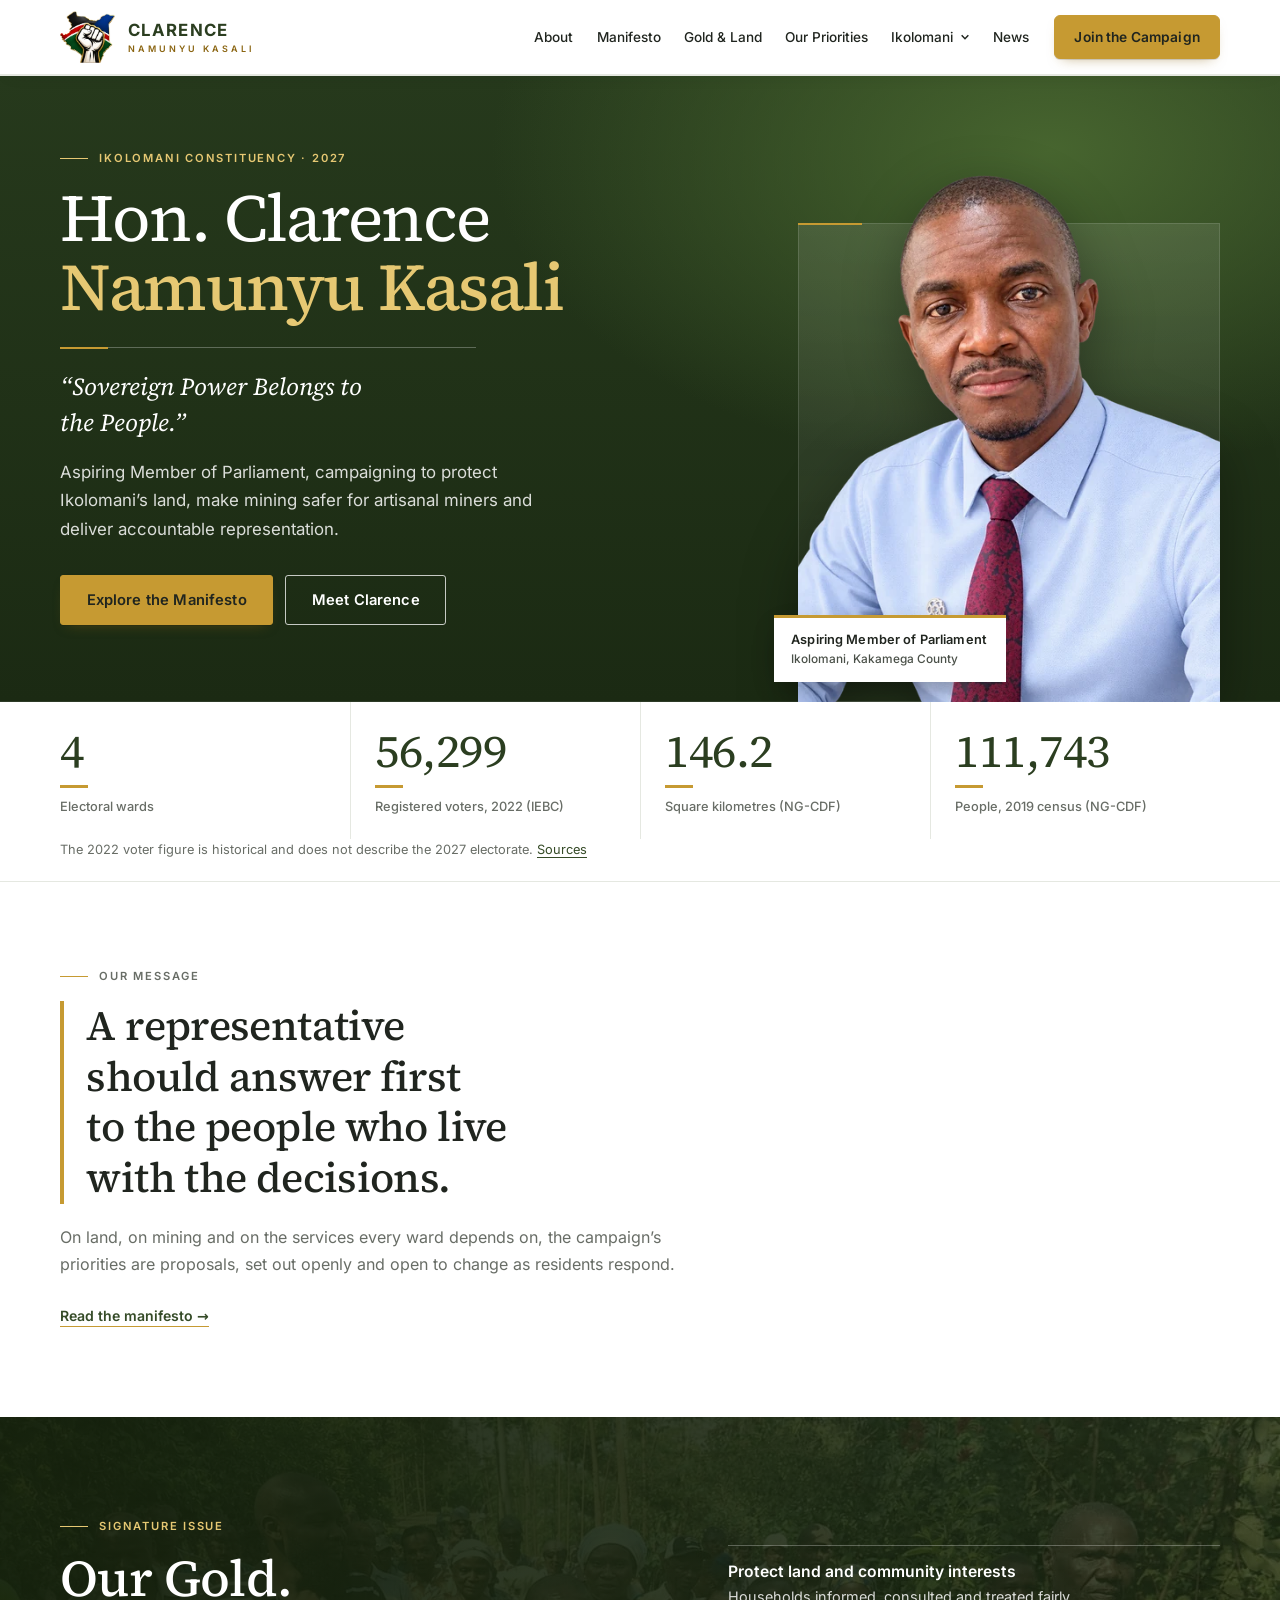
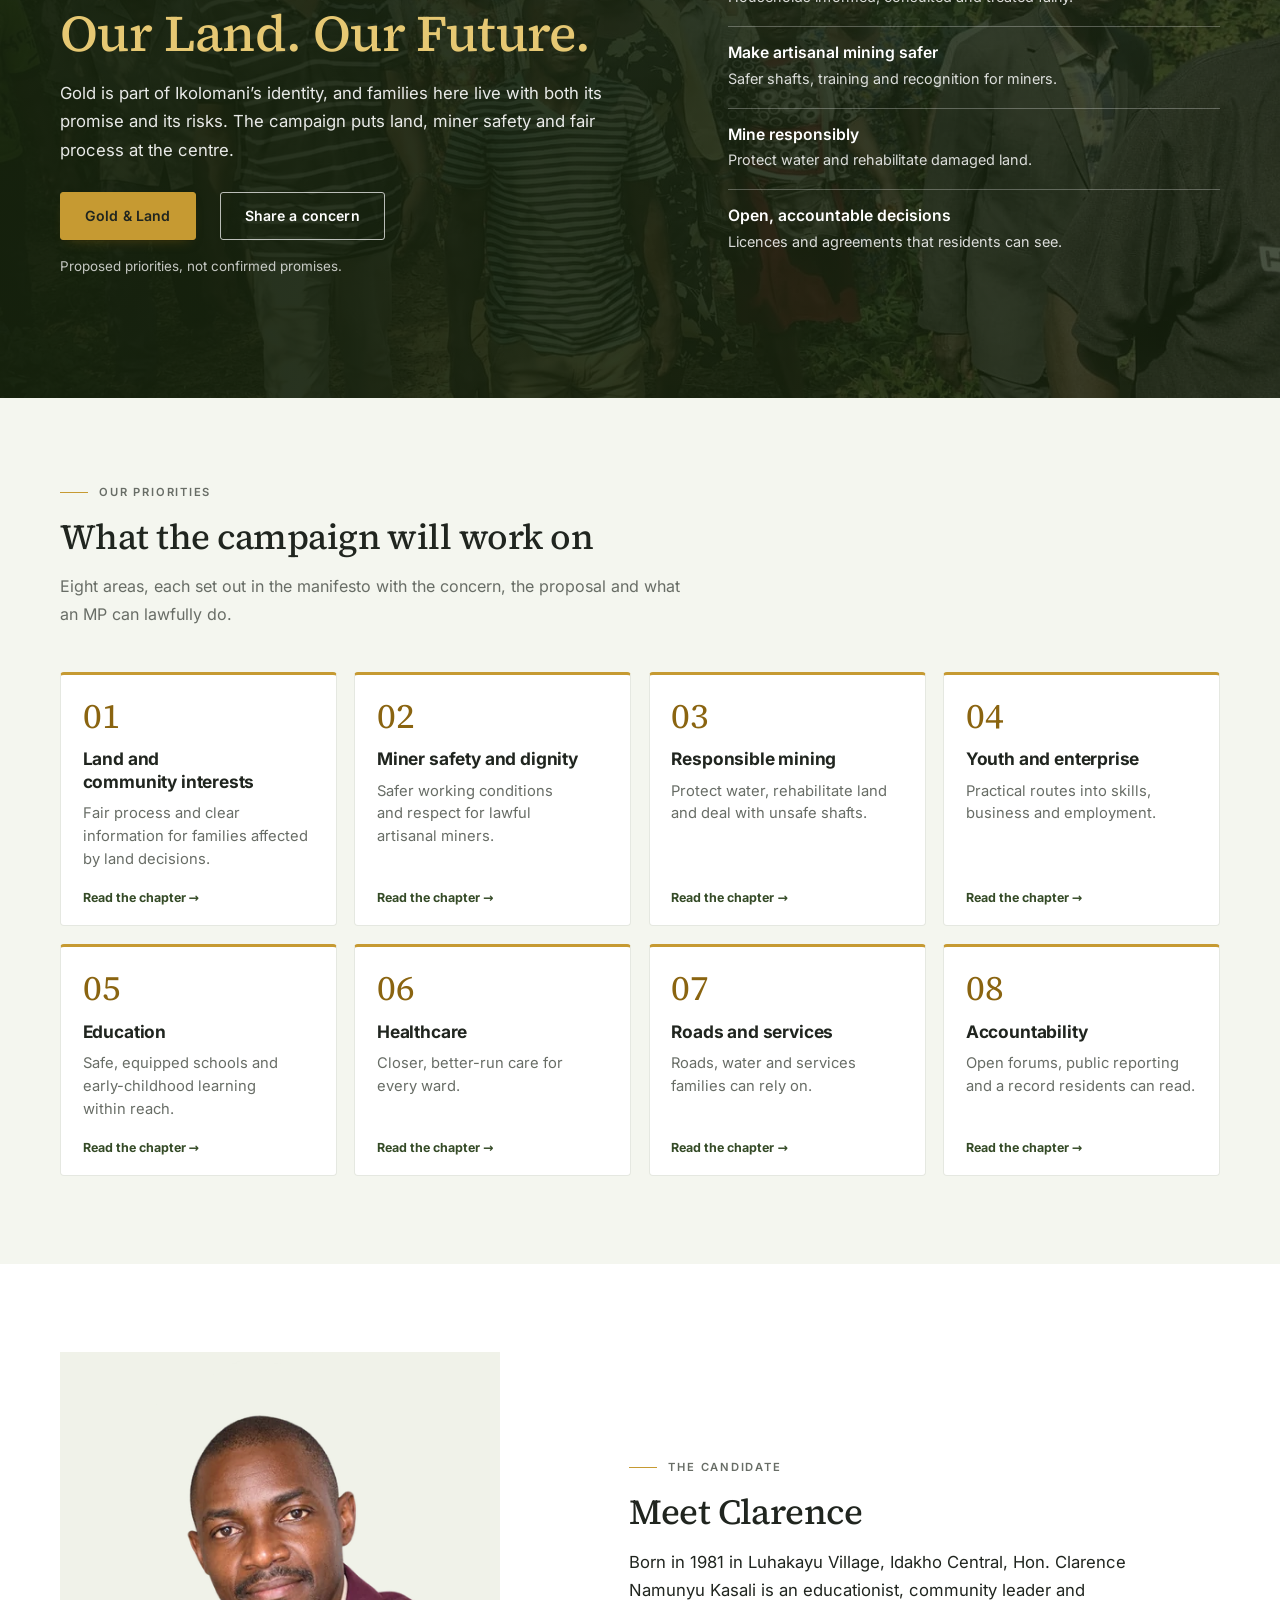
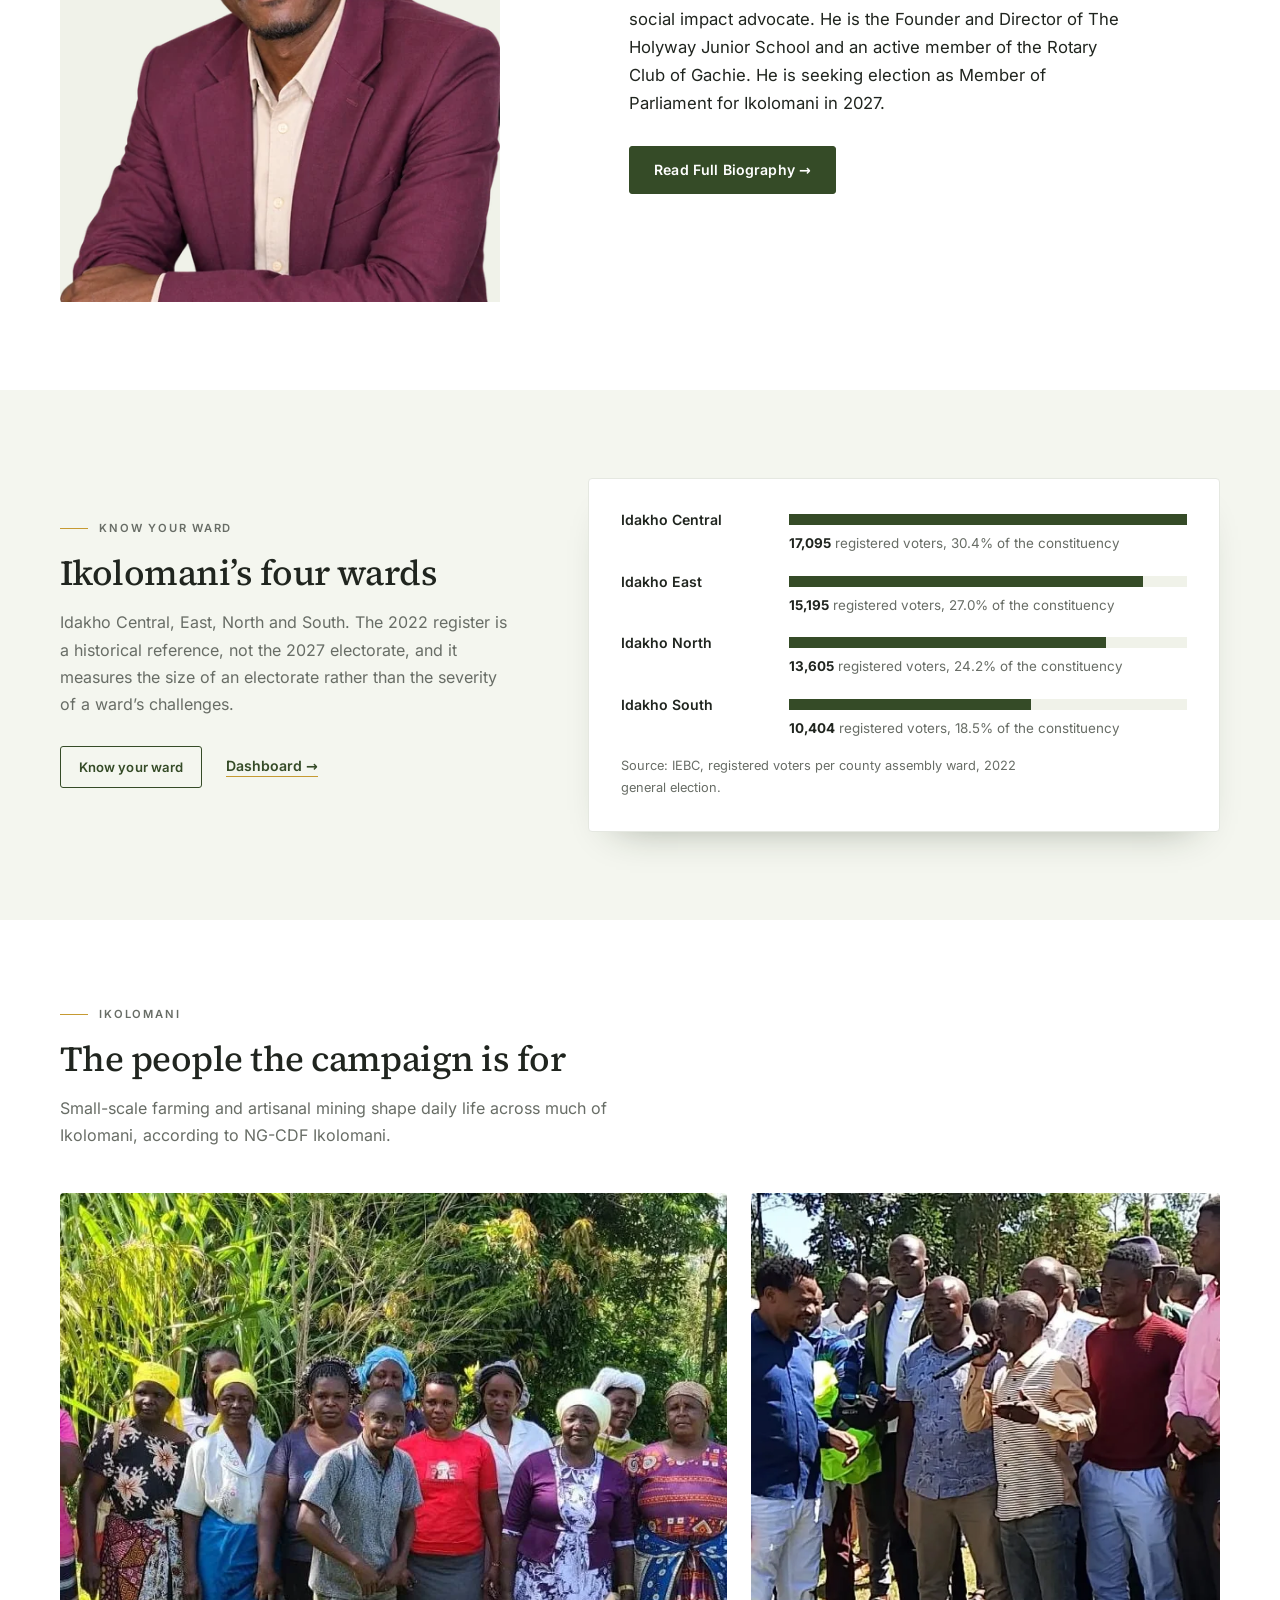
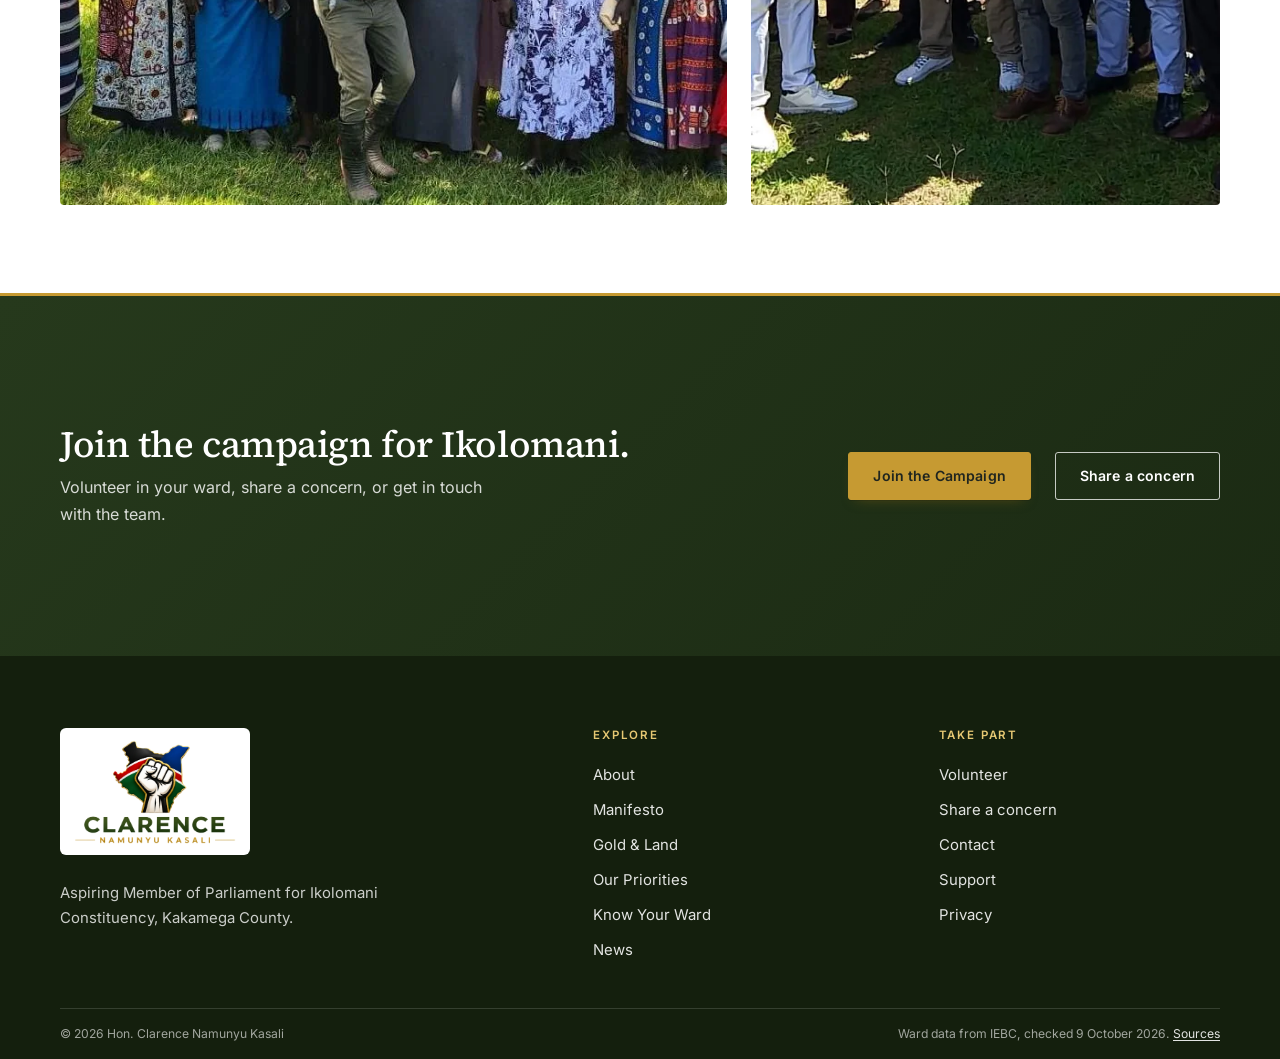
==== commit 09e810c3: "Deploy Clarence Kasali website v4" ====
--- a/index.html
+++ b/index.html
@@ -6,7 +6,7 @@
 <link rel="icon" href="assets/images/brand/favicon.svg" type="image/svg+xml"><link rel="icon" href="favicon.ico" sizes="48x48"><link rel="icon" href="favicon-32.png" type="image/png" sizes="32x32"><link rel="icon" href="icon-192.png" type="image/png" sizes="192x192"><link rel="apple-touch-icon" href="apple-touch-icon.png"><link rel="manifest" href="site.webmanifest">
 <link rel="preload" href="fonts/inter-var.woff2" as="font" type="font/woff2" crossorigin><link rel="preload" href="fonts/source-serif-4-var.woff2" as="font" type="font/woff2" crossorigin>
 <link rel="stylesheet" href="https://cdnjs.cloudflare.com/ajax/libs/font-awesome/6.5.2/css/all.min.css" crossorigin="anonymous" referrerpolicy="no-referrer">
-<link rel="stylesheet" href="css/main.css?v=4"><script type="application/ld+json">{"@context": "https://schema.org", "@type": "WebSite", "name": "Hon. Clarence Namunyu Kasali for Ikolomani", "url": "https://CAMPAIGN-DOMAIN.example/", "inLanguage": "en"}</script><script type="application/ld+json">{"@context": "https://schema.org", "@type": "Person", "name": "Clarence Namunyu Kasali", "honorificPrefix": "Hon.", "url": "https://CAMPAIGN-DOMAIN.example/", "image": "https://CAMPAIGN-DOMAIN.example/img/clarence-suit-800.webp", "description": "Aspiring Member of Parliament for Ikolomani Constituency, Kakamega County, Kenya (2027 general election)."}</script></head>
+<link rel="stylesheet" href="css/main.css?v=8"><script type="application/ld+json">{"@context": "https://schema.org", "@type": "WebSite", "name": "Hon. Clarence Namunyu Kasali for Ikolomani", "url": "https://CAMPAIGN-DOMAIN.example/", "inLanguage": "en"}</script><script type="application/ld+json">{"@context": "https://schema.org", "@type": "Person", "name": "Clarence Namunyu Kasali", "honorificPrefix": "Hon.", "url": "https://CAMPAIGN-DOMAIN.example/", "image": "https://CAMPAIGN-DOMAIN.example/img/clarence-suit-800.webp", "description": "Aspiring Member of Parliament for Ikolomani Constituency, Kakamega County, Kenya (2027 general election)."}</script></head>
 <body class="home"><a class="skip" href="#main">Skip to main content</a><div class="progress" aria-hidden="true"></div>
 <header class="site-header"><div class="wrap hd">
 <a class="brand" href="index.html" aria-label="Clarence Namunyu Kasali, Ikolomani MP campaign. Home"><img class="brand-mark" src="assets/images/brand/logo-mark-160.webp" srcset="assets/images/brand/logo-mark-160.webp 1x, assets/images/brand/logo-mark-320.webp 2x" width="160" height="151" alt="" decoding="async"><span class="brand-t"><strong>Clarence</strong><small>Namunyu Kasali</small></span></a>
@@ -48,7 +48,7 @@
 <section class="sec sec--warm" id="priorities"><div class="wrap"><div class="sec-title"><p class="kicker">Our priorities</p><h2>What the campaign will work on</h2><p>Eight areas, each set out in the manifesto with the concern, the proposal and what an MP can lawfully do.</p></div>
 <div class="cards"><a class="card" href="manifesto.html#land"><span class="n">01</span><h3>Land and community interests</h3><p>Fair process and clear information for families affected by land decisions.</p><span class="go">Read the chapter</span></a><a class="card" href="manifesto.html#miners"><span class="n">02</span><h3>Miner safety and dignity</h3><p>Safer working conditions and respect for lawful artisanal miners.</p><span class="go">Read the chapter</span></a><a class="card" href="manifesto.html#environment"><span class="n">03</span><h3>Responsible mining</h3><p>Protect water, rehabilitate land and deal with unsafe shafts.</p><span class="go">Read the chapter</span></a><a class="card" href="manifesto.html#youth"><span class="n">04</span><h3>Youth and enterprise</h3><p>Practical routes into skills, business and employment.</p><span class="go">Read the chapter</span></a><a class="card" href="manifesto.html#education-healthcare"><span class="n">05</span><h3>Education</h3><p>Safe, equipped schools and early-childhood learning within reach.</p><span class="go">Read the chapter</span></a><a class="card" href="manifesto.html#education-healthcare"><span class="n">06</span><h3>Healthcare</h3><p>Closer, better-run care for every ward.</p><span class="go">Read the chapter</span></a><a class="card" href="manifesto.html#infrastructure"><span class="n">07</span><h3>Roads and services</h3><p>Roads, water and services families can rely on.</p><span class="go">Read the chapter</span></a><a class="card" href="manifesto.html#transparency"><span class="n">08</span><h3>Accountability</h3><p>Open forums, public reporting and a record residents can read.</p><span class="go">Read the chapter</span></a></div></div></section>
 
-<section class="sec"><div class="wrap meet"><figure><img src="img/clarence-blazer-1053.webp" srcset="img/clarence-blazer-480.webp 480w, img/clarence-blazer-800.webp 800w, img/clarence-blazer-1053.webp 1053w" sizes="(min-width:900px) 440px, 90vw" width="1053" height="1493" alt="Hon. Clarence Namunyu Kasali in a maroon blazer and cream shirt, resting his arms on a table" loading="lazy" decoding="async" ></figure><div><p class="kicker">The candidate</p><h2>Meet Clarence</h2><p class="lead">Hon. Clarence Namunyu Kasali is an aspiring Member of Parliament for Ikolomani Constituency, seeking election in 2027.</p><p>His campaign is built on land, the safety and dignity of artisanal miners, and representation that answers to residents in every ward.</p><div class="actions"><a class="btn btn--green" href="about.html">About Clarence</a></div></div></div></section>
+<section class="sec"><div class="wrap meet"><figure><img src="img/clarence-blazer-1053.webp" srcset="img/clarence-blazer-480.webp 480w, img/clarence-blazer-800.webp 800w, img/clarence-blazer-1053.webp 1053w" sizes="(min-width:900px) 440px, 90vw" width="1053" height="1493" alt="Hon. Clarence Namunyu Kasali in a maroon blazer and cream shirt, resting his arms on a table" loading="lazy" decoding="async" ></figure><div><p class="kicker">The candidate</p><h2>Meet Clarence</h2><p class="lead">Born in 1981 in Luhakayu Village, Idakho Central, Hon. Clarence Namunyu Kasali is an educationist, community leader and social impact advocate. He is the Founder and Director of The Holyway Junior School and an active member of the Rotary Club of Gachie. He is seeking election as Member of Parliament for Ikolomani in 2027.</p><div class="actions"><a class="btn btn--green" href="about.html">Read Full Biography &rarr;</a></div></div></div></section>
 
 <section class="sec sec--warm" id="wards" aria-labelledby="wards-h"><div class="wrap wards-home"><div><p class="kicker">Know your ward</p><h2 id="wards-h">Ikolomani&rsquo;s four wards</h2>
 <p>Idakho Central, East, North and South. The 2022 register is a historical reference, not the 2027 electorate, and it measures the size of an electorate rather than the severity of a ward&rsquo;s challenges.</p>
--- a/css/main.css
+++ b/css/main.css
@@ -342,3 +342,125 @@
 .totop.show{opacity:1;visibility:visible;transition:opacity .2s}.totop:hover{border-color:var(--green)}.totop svg{width:16px;height:16px}
 
 @media (max-width:899.98px){.split{grid-template-columns:1fr;gap:1.75rem}}
+
+/* ===== Polish pass (Oct 2026): confident hero, readable feature band, face-safe crops ===== */
+.site-header{box-shadow:0 1px 0 var(--line),0 6px 20px -14px rgba(32,37,31,.35)}
+.brand-mark{height:52px;width:auto}
+.brand-t strong{font-size:1.05rem;letter-spacing:.08em}
+
+/* hero: deep olive, white type, portrait stands on a lifted panel */
+.hero{background:radial-gradient(900px 520px at 82% 12%,#47652F 0%,rgba(71,101,47,0) 62%),linear-gradient(180deg,#26391C 0%,#1B2A13 100%);border-bottom:0;color:#fff}
+.hero .kicker{color:#E6C873}.hero .kicker::before{background:#E6C873}
+.hero h1{font-size:clamp(2.5rem,5.2vw,4.4rem);line-height:1.04;font-weight:500;letter-spacing:-.022em}
+.hero h1 .l1{color:#fff;font-weight:400}.hero h1 .l2{color:#E6C873}
+.hero .slogan{color:#fff;border-top-color:rgba(255,255,255,.28);font-size:clamp(1.25rem,1.9vw,1.6rem)}
+.hero .support{color:rgba(255,255,255,.84);font-size:1.05rem}
+.hero .btn{min-height:50px;padding:.8rem 1.6rem;font-size:.92rem}
+.hero .btn--ghost{background:transparent;border-color:rgba(255,255,255,.75);color:#fff}
+.hero .btn--ghost:hover{background:#fff;border-color:#fff;color:var(--forest)}
+.hero-art::before{background:linear-gradient(180deg,rgba(255,255,255,.10),rgba(255,255,255,.03));box-shadow:inset 0 0 0 1px rgba(255,255,255,.12)}
+.hero-art img{filter:drop-shadow(0 18px 28px rgba(0,0,0,.35))}
+.hero-plate{background:#fff;border-top:3px solid var(--gold);box-shadow:0 10px 30px -10px rgba(0,0,0,.45);left:-1.5rem}
+.hero-plate b{color:var(--ink)}.hero-plate span{color:#4a5048}
+.stats{border-bottom:1px solid var(--line);box-shadow:0 -1px 0 rgba(255,255,255,.08)}
+.stat b{color:var(--green)}
+
+/* consistent section-heading rhythm */
+.sec .kicker,.sec-h .kicker,.head .kicker{margin-bottom:1.1rem!important}
+
+/* feature band: photo is texture, text must win */
+.feature::before{background:linear-gradient(90deg,rgba(21,33,12,.95) 0%,rgba(21,33,12,.88) 55%,rgba(21,33,12,.78) 100%)}
+.feature>img{filter:grayscale(.35)}
+
+/* community photos: keep faces in frame */
+.photos{align-items:stretch}
+.photos figure{margin:0}
+.photos figure:first-child img{aspect-ratio:14/10;height:100%}
+.photos figure:nth-child(2) img{aspect-ratio:auto;height:100%;object-position:50% 8%}
+.photos img{border-radius:4px}
+
+@media(max-width:700px){
+  .hero-g{gap:0}
+  .hero-copy{padding-block:2.25rem 1.5rem}
+  .hero-art{justify-self:center;height:clamp(340px,95vw,420px)}
+  .hero-plate{left:0;bottom:.75rem}
+  .photos figure:first-child img,.photos figure:nth-child(2) img{aspect-ratio:4/3;height:auto}
+}
+
+/* ===== Inner page headers: same olive system as the home hero ===== */
+.phead{background:radial-gradient(700px 360px at 85% 0%,#47652F 0%,rgba(71,101,47,0) 65%),linear-gradient(180deg,#26391C,#1B2A13);border-bottom:3px solid var(--gold);color:#fff}
+.phead h1{color:#fff;font-size:clamp(2.1rem,4.2vw,3.4rem);max-width:22ch;letter-spacing:-.018em}
+.phead .lead{color:rgba(255,255,255,.84)}
+.phead .kicker{color:#E6C873}.phead .kicker::before{background:#E6C873}
+.phead .crumbs,.phead nav,.phead [class*=crumb]{color:rgba(255,255,255,.7);font-size:.8rem}
+.phead a{color:#fff;text-decoration-color:rgba(230,200,115,.7)}
+.phead-fig::before{background:rgba(255,255,255,.08);box-shadow:inset 0 0 0 1px rgba(255,255,255,.12)}
+.phead-fig img{filter:drop-shadow(0 14px 24px rgba(0,0,0,.35))}
+
+/* calmer, more editorial body pages */
+.sec{padding-block:clamp(3.5rem,7vw,5.5rem)}
+.sec h2{letter-spacing:-.015em}
+.sec--warm{background:#F4F6EF}
+.btn{border-radius:3px;letter-spacing:.01em}
+.btn:not(.btn--ghost):not(.btn--green){box-shadow:0 1px 0 rgba(0,0,0,.12),0 6px 14px -8px rgba(138,100,16,.6)}
+form input,form select,form textarea{border:1px solid var(--line-dk);border-radius:3px;background:#fff;min-height:46px}
+form input:focus,form select:focus,form textarea:focus{border-color:var(--green);box-shadow:0 0 0 3px rgba(53,75,39,.18);outline:0}
+.phead + .wrap,.phead + figure,.phead + .sec{margin-top:0}
+.phead + .wrap>figure:first-child,.phead + .sec>.wrap>figure:first-child{margin-top:clamp(1.75rem,3vw,2.5rem)}
+
+/* ===== Round 3: richer lower half ===== */
+/* stats: confident numbers */
+.stat b{font-size:clamp(2rem,3.6vw,3rem);color:var(--forest)}
+.stat b::after{content:"";display:block;width:28px;height:3px;background:var(--gold);margin-top:.7rem}
+.stat span{margin-top:.65rem;font-size:.8rem}
+
+/* priorities: real cards, not a ruled list */
+.cards{display:grid;grid-template-columns:repeat(4,minmax(0,1fr));gap:1.1rem;border:0}
+.cards .card{background:#fff;border:1px solid var(--line);border-top:3px solid var(--gold);border-radius:4px;padding:1.5rem 1.35rem 1.25rem;display:flex;flex-direction:column;gap:.55rem;transition:transform .25s ease,box-shadow .25s ease}
+.cards .card:hover{transform:translateY(-4px);box-shadow:0 18px 32px -20px rgba(27,42,19,.5)}
+.cards .card .n{font:400 2.2rem/1 var(--serif);color:var(--gold-dk,#8A6410);display:block;margin:0 0 .35rem}
+.cards .card h3{font-size:1.08rem;line-height:1.3;margin:0}
+.cards .card p{margin:0;font-size:.92rem;line-height:1.55;color:var(--ink-2)}
+.cards .card .go{margin-top:auto;padding-top:.7rem;font-weight:700;color:var(--green)}
+@media(max-width:1000px){.cards{grid-template-columns:repeat(2,minmax(0,1fr))}}
+@media(max-width:560px){.cards{grid-template-columns:1fr}}
+
+/* the message: editorial pull quote */
+.msg h2{position:relative;padding-left:1.4rem;border-left:4px solid var(--gold);max-width:22ch}
+
+/* closing call to action: dark, bold */
+.cta-band{background:linear-gradient(135deg,#26391C,#1B2A13);border-top:3px solid var(--gold);color:#fff;padding-block:clamp(2.5rem,5vw,4rem)}
+.cta-band h2{color:#fff}.cta-band p{color:rgba(255,255,255,.82)}
+.cta-band .btn--ghost{border-color:rgba(255,255,255,.75);color:#fff;background:transparent}
+.cta-band .btn--ghost:hover{background:#fff;color:var(--forest)}
+
+/* footer: dark olive, logo on a white plate */
+.site-footer{background:#141f0d;border-top:0;color:rgba(255,255,255,.72)}
+.site-footer a{color:rgba(255,255,255,.88)}.site-footer a:hover{color:#E6C873}
+.site-footer h2,.site-footer h3,.site-footer h4,.site-footer .ft-h{color:#E6C873}
+.site-footer .ft-logo img{background:#fff;padding:.7rem .9rem;border-radius:6px;max-width:190px}
+.site-footer .ft-base,.site-footer .fine{border-top-color:rgba(255,255,255,.14);color:rgba(255,255,255,.6)}
+
+/* wards card */
+.chart-card{border-radius:4px;box-shadow:0 20px 40px -28px rgba(27,42,19,.45)}
+.bars .b span,.bars .b i{background:linear-gradient(90deg,var(--green),#5B7F3D)}
+.site-footer p{color:rgba(255,255,255,.78)}
+
+/* ===== Biography ===== */
+.bio-g{display:grid;grid-template-columns:minmax(0,4fr) minmax(0,7fr);gap:clamp(2rem,6vw,5rem);align-items:start}
+.bio-side{position:sticky;top:6rem}
+.bio-side figure{margin:0;background:#EEF1E6;border-radius:4px;overflow:hidden;border-bottom:3px solid var(--gold)}
+.bio-side figure img{display:block;width:100%;height:auto}
+.glance{margin-top:1.25rem;background:#fff;border:1px solid var(--line);border-top:3px solid var(--gold);border-radius:4px;padding:1.2rem 1.3rem}
+.glance h2{font:700 .72rem/1 var(--head);letter-spacing:.14em;text-transform:uppercase;color:var(--gold-dk,#8A6410);margin:0 0 .9rem}
+.glance dl{margin:0;display:grid;gap:.85rem}.glance dt{font:700 .78rem/1.2 var(--head);color:var(--forest)}
+.glance dd{margin:.15rem 0 0;font-size:.9rem;line-height:1.5;color:var(--ink-2)}
+.bio h2{font-size:clamp(1.7rem,3vw,2.4rem);line-height:1.15;margin:0 0 1.4rem;max-width:20ch}
+.bio p{font-size:1.04rem;line-height:1.75;max-width:62ch}
+.bio .bio-lead{font-size:1.2rem;line-height:1.65;color:var(--ink);font-family:var(--serif)}
+.tline{list-style:none;margin:2rem 0;padding:0 0 0 1.5rem;border-left:2px solid var(--gold);max-width:62ch}
+.tline li{position:relative;padding:0 0 1.2rem}.tline li:last-child{padding-bottom:0}
+.tline li::before{content:"";position:absolute;left:calc(-1.5rem - 7px);top:.35rem;width:12px;height:12px;border-radius:50%;background:#fff;border:3px solid var(--gold)}
+.tline b{display:block;font:600 1rem/1.35 var(--head);color:var(--ink)}.tline span{font-size:.9rem;color:var(--ink-2)}
+@media(max-width:860px){.bio-g{grid-template-columns:1fr}.bio-side{position:static;display:grid;grid-template-columns:minmax(0,260px) 1fr;gap:1.25rem;align-items:start}.glance{margin:0}}
+@media(max-width:560px){.bio-side{grid-template-columns:1fr}.bio-side figure{max-width:300px}}
